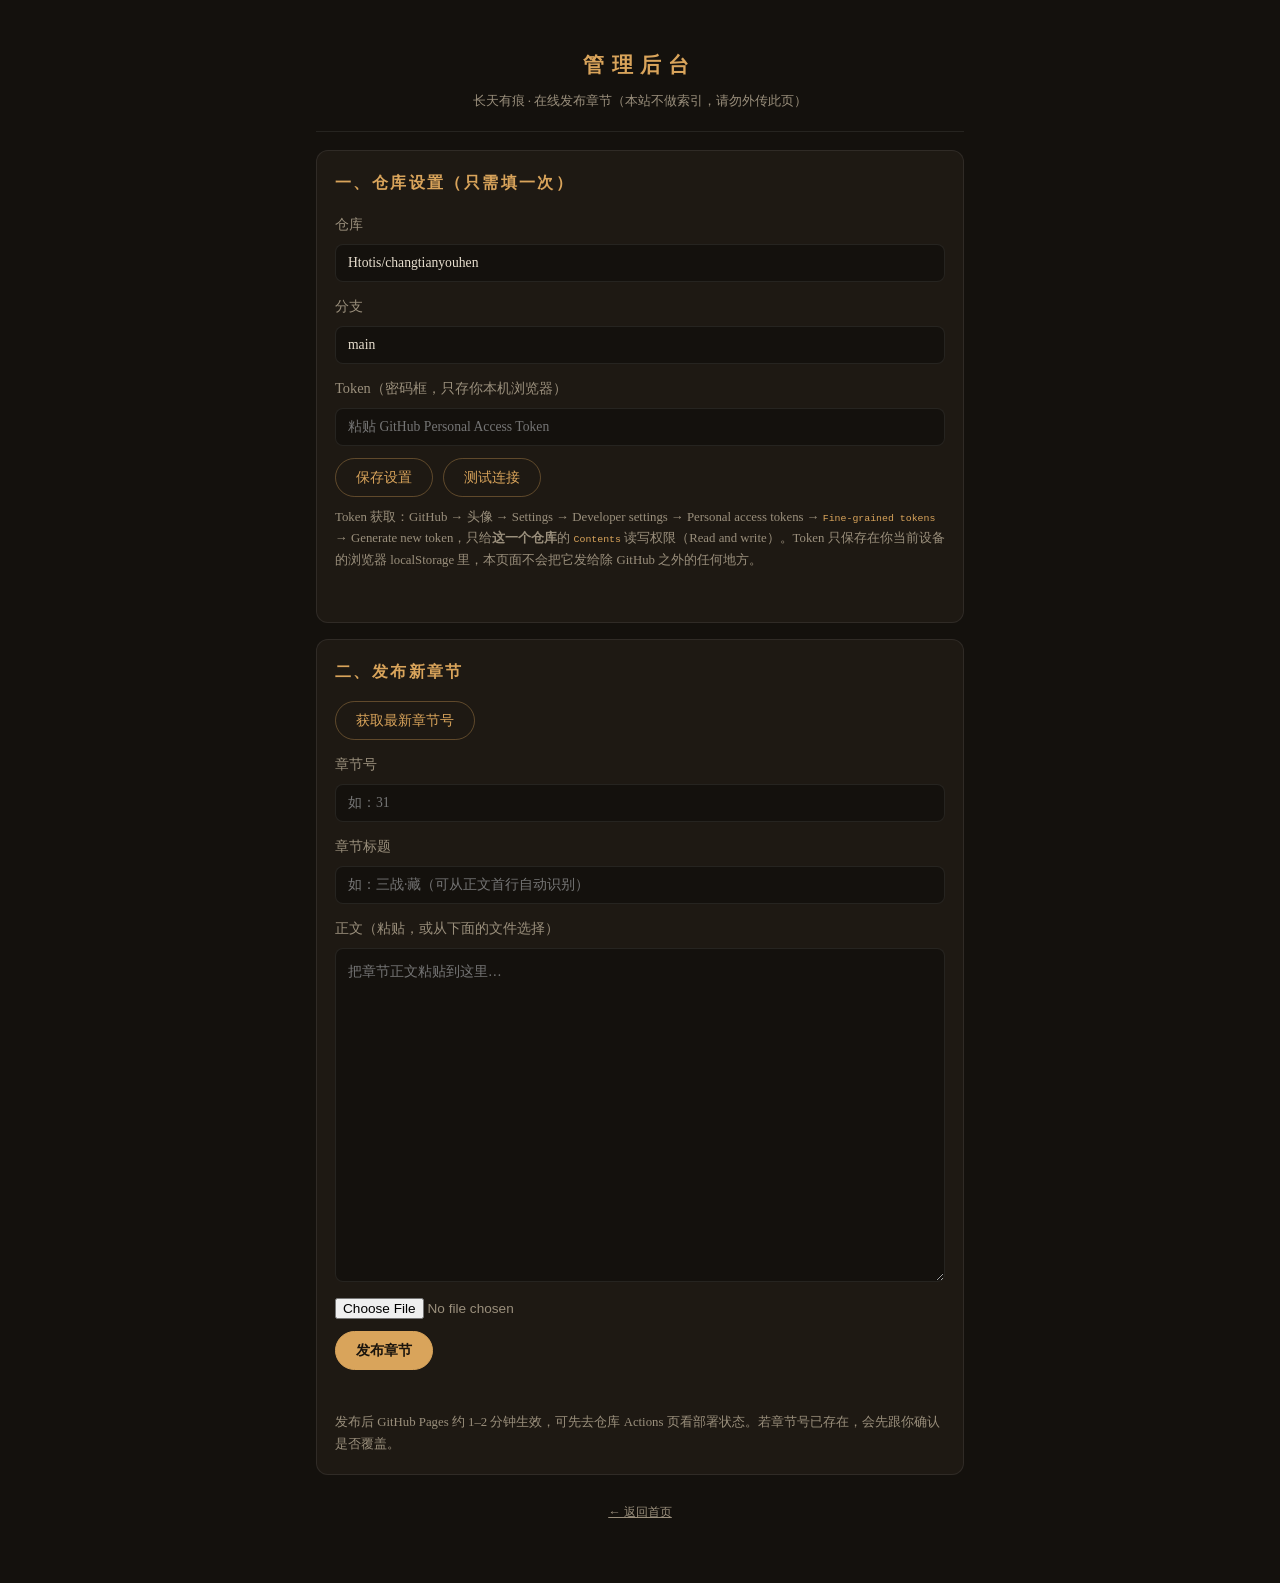
==== admin.html @ 1f99fe12 "Add admin upload page" ====
<!DOCTYPE html>
<html lang="zh-CN">
<head>
<meta charset="UTF-8">
<meta name="viewport" content="width=device-width, initial-scale=1.0, maximum-scale=1.0, user-scalable=no">
<meta name="robots" content="noindex,nofollow">
<title>管理 · 长天有痕</title>
<style>
:root{
  --bg:#14110d; --card:#1e1913; --line:rgba(255,255,255,.08);
  --gold:#d9a45b; --gold-dim:rgba(217,164,91,.35);
  --text:#e8dfcf; --muted:#9a8f7c; --danger:#e06c5b; --ok:#7fc98a;
}
*{box-sizing:border-box;margin:0;padding:0}
body{background:var(--bg);color:var(--text);font-family:"Noto Serif SC","Songti SC",serif;line-height:1.8;min-height:100vh}
.wrap{max-width:680px;margin:0 auto;padding:20px 16px 60px}
header.top{text-align:center;padding:26px 0 18px;border-bottom:1px solid var(--line);margin-bottom:18px}
header.top h1{font-size:1.3em;letter-spacing:.35em;color:var(--gold);margin-bottom:6px}
header.top p{color:var(--muted);font-size:.82em}
.card{background:var(--card);border:1px solid var(--line);border-radius:12px;padding:18px;margin-bottom:16px}
.card h2{font-size:1em;color:var(--gold);margin-bottom:14px;letter-spacing:.15em}
label{display:block;margin-bottom:12px;font-size:.9em;color:var(--muted)}
label input,label textarea{display:block;width:100%;margin-top:6px;padding:10px 12px;border:1px solid var(--line);border-radius:8px;background:#14110d;color:var(--text);font-size:.95em;font-family:inherit}
label textarea{line-height:1.9;resize:vertical}
.row{display:flex;gap:10px;flex-wrap:wrap;align-items:center}
.btn{border:1px solid var(--gold-dim);background:transparent;color:var(--gold);border-radius:20px;padding:9px 20px;font-size:.9em;cursor:pointer;font-family:inherit}
.btn:hover{background:rgba(217,164,91,.12)}
.btn--primary{background:var(--gold);color:#1a140d;border-color:var(--gold);font-weight:600}
.btn--primary:hover{background:#c8934a}
.btn:disabled{opacity:.45;cursor:default}
.hint{font-size:.8em;color:var(--muted);margin-top:10px;line-height:1.7}
.hint code{color:var(--gold);font-size:.95em}
.msg{font-size:.88em;margin-top:10px;min-height:1.6em;white-space:pre-wrap;word-break:break-all}
.msg.ok{color:var(--ok)} .msg.err{color:var(--danger)} .msg.info{color:var(--muted)}
.msg a{color:var(--gold)}
input[type=file]{margin:4px 0 12px;font-size:.85em;color:var(--muted)}
.prog{height:4px;background:rgba(255,255,255,.06);border-radius:2px;margin-top:12px;overflow:hidden;display:none}
.prog.show{display:block}
.prog i{display:block;height:100%;width:0;background:var(--gold);transition:width .3s}
.latest-tag{font-size:.85em;color:var(--gold)}
footer{margin-top:26px;text-align:center;color:var(--muted);font-size:.78em}
footer a{color:var(--muted)}
</style>
</head>
<body>
<div class="wrap">
  <header class="top">
    <h1>管理后台</h1>
    <p>长天有痕 · 在线发布章节（本站不做索引，请勿外传此页）</p>
  </header>

  <section class="card">
    <h2>一、仓库设置（只需填一次）</h2>
    <label>仓库 <input id="repo" value="Htotis/changtianyouhen" placeholder="用户名/仓库名"></label>
    <label>分支 <input id="branch" value="main"></label>
    <label>Token（密码框，只存你本机浏览器）
      <input id="token" type="password" placeholder="粘贴 GitHub Personal Access Token" autocomplete="off">
    </label>
    <div class="row">
      <button class="btn" id="saveCfg">保存设置</button>
      <button class="btn" id="testConn">测试连接</button>
    </div>
    <p class="hint">Token 获取：GitHub → 头像 → Settings → Developer settings → Personal access tokens → <code>Fine-grained tokens</code> → Generate new token，只给<b>这一个仓库</b>的 <code>Contents</code> 读写权限（Read and write）。Token 只保存在你当前设备的浏览器 localStorage 里，本页面不会把它发给除 GitHub 之外的任何地方。</p>
    <div class="msg" id="cfgMsg"></div>
  </section>

  <section class="card">
    <h2>二、发布新章节</h2>
    <div class="row" style="margin-bottom:12px">
      <button class="btn" id="fetchLatest">获取最新章节号</button>
      <span class="latest-tag" id="latestInfo"></span>
    </div>
    <label>章节号 <input id="chN" type="number" min="1" placeholder="如：31"></label>
    <label>章节标题 <input id="chT" placeholder="如：三战·藏（可从正文首行自动识别）"></label>
    <label>正文（粘贴，或从下面的文件选择）
      <textarea id="chBody" rows="12" placeholder="把章节正文粘贴到这里…"></textarea>
    </label>
    <input type="file" id="chFile" accept=".txt">
    <div class="row">
      <button class="btn btn--primary" id="publish">发布章节</button>
    </div>
    <div class="prog" id="prog"><i></i></div>
    <div class="msg" id="pubMsg"></div>
    <p class="hint">发布后 GitHub Pages 约 1–2 分钟生效，可先去仓库 Actions 页看部署状态。若章节号已存在，会先跟你确认是否覆盖。</p>
  </section>

  <footer><a href="index.html">← 返回首页</a></footer>
</div>

<script>
(function(){
"use strict";
var $ = function(id){ return document.getElementById(id); };
var LS_KEY = "ctyh_admin_cfg_v1";

function loadCfg(){
  try { return JSON.parse(localStorage.getItem(LS_KEY) || "{}"); } catch(e){ return {}; }
}
function getCfg(){
  var c = loadCfg();
  c.repo = ($("repo").value || c.repo || "").trim();
  c.branch = ($("branch").value || c.branch || "main").trim();
  c.token = ($("token").value || c.token || "").trim();
  return c;
}
function fillCfg(){
  var c = loadCfg();
  if(c.repo) $("repo").value = c.repo;
  if(c.branch) $("branch").value = c.branch;
  if(c.token) $("token").value = c.token;
}
function b64encode(str){ return btoa(unescape(encodeURIComponent(str))); }
function b64decode(b64){ return decodeURIComponent(escape(atob(String(b64).replace(/\s/g,"")))); }
function setMsg(id, text, cls){ var el = $(id); el.className = "msg " + (cls||""); el.innerHTML = text; }
function setProg(p){ var w = $("prog"); w.classList.add("show"); w.firstElementChild.style.width = p + "%"; if(p>=100){ setTimeout(function(){ w.classList.remove("show"); }, 800); } }

function api(path, method, body){
  var c = getCfg();
  if(!c.repo || !c.token) return Promise.reject(new Error("请先填写仓库和 Token 并保存设置。"));
  var url = "https://api.github.com/repos/" + c.repo + "/contents/" + path;
  if((method||"GET") === "GET") url += "?ref=" + encodeURIComponent(c.branch || "main");
  return fetch(url, {
    method: method || "GET",
    headers: {
      "Authorization": "Bearer " + c.token,
      "Accept": "application/vnd.github+json",
      "Content-Type": "application/json"
    },
    body: body ? JSON.stringify(body) : undefined
  }).then(function(r){
    if(!r.ok) return r.text().then(function(t){
      var msg = "GitHub API " + r.status;
      try { var j = JSON.parse(t); if(j.message) msg += "：" + j.message; } catch(e){ msg += "：" + t.slice(0,120); }
      throw new Error(msg);
    });
    return r.json();
  });
}

function parseBookJs(text){
  var jsonText = text.replace(/^window\.BOOK\s*=\s*/, "").replace(/;\s*$/, "");
  return JSON.parse(jsonText);
}

/* 从正文识别标题：首行如「第三十一章 三战·藏」 */
function splitTitle(lines, presetTitle){
  var title = (presetTitle || "").trim();
  if(lines.length && /^第[一二三四五六七八九十百千零\d两]+章/.test(lines[0].trim())){
    var parts = lines[0].trim().split(/[\s　]+/);
    if(parts.length > 1 && !title) title = parts.slice(1).join(" ").trim();
    lines = lines.slice(1);
  }
  return { title: title, lines: lines };
}

$("saveCfg").onclick = function(){
  var c = getCfg();
  if(!c.repo || !c.token){ setMsg("cfgMsg", "仓库和 Token 都要填。", "err"); return; }
  localStorage.setItem(LS_KEY, JSON.stringify(c));
  setMsg("cfgMsg", "已保存到本机浏览器。", "ok");
};

$("testConn").onclick = function(){
  var c = getCfg();
  if(!c.repo || !c.token){ setMsg("cfgMsg", "请先填写仓库和 Token 并保存设置。", "err"); return; }
  setMsg("cfgMsg", "正在连接…", "info");
  fetch("https://api.github.com/repos/" + c.repo, {
    headers: { "Authorization": "Bearer " + c.token, "Accept": "application/vnd.github+json" }
  }).then(function(r){
    if(r.status === 200) return r.json();
    throw new Error("连接失败，HTTP " + r.status + "（检查仓库名和 Token 权限）");
  }).then(function(j){
    localStorage.setItem(LS_KEY, JSON.stringify(c));
    setMsg("cfgMsg", "连接成功：<b>" + j.full_name + "</b>（" + (j.private ? "私有" : "公开") + "仓库，默认分支 " + j.default_branch + "）", "ok");
  }).catch(function(e){ setMsg("cfgMsg", e.message, "err"); });
};

$("fetchLatest").onclick = function(){
  setMsg("pubMsg", "", "");
  $("latestInfo").textContent = "读取中…";
  api("data/book.js").then(function(f){
    var book = parseBookJs(b64decode(f.content));
    var nums = book.chapters.map(function(c){ return c.n; });
    var latest = nums.length ? Math.max.apply(null, nums) : 0;
    $("latestInfo").textContent = "当前共 " + nums.length + " 章，最新章节：第 " + latest + " 章";
    $("chN").value = latest + 1;
  }).catch(function(e){ $("latestInfo").textContent = ""; setMsg("pubMsg", e.message, "err"); });
};

$("chFile").onchange = function(){
  var f = this.files && this.files[0];
  if(!f) return;
  var rd = new FileReader();
  rd.onload = function(){ $("chBody").value = String(rd.result || ""); setMsg("pubMsg", "已载入文件：" + f.name + "，请核对标题后发布。", "info"); };
  rd.readAsText(f, "utf-8");
};

$("publish").onclick = function(){
  var n = parseInt($("chN").value, 10);
  var raw = ($("chBody").value || "").replace(/\r\n?/g, "\n");
  if(!(n > 0)){ setMsg("pubMsg", "请填写章节号。", "err"); return; }
  var lines = raw.split("\n");
  var sp = splitTitle(lines, $("chT").value);
  if(!sp.title){ setMsg("pubMsg", "请填写章节标题（或让正文首行带「第X章 标题」自动识别）。", "err"); return; }
  var paras = sp.lines.map(function(s){ return s.trim(); }).filter(function(s){ return s.length > 0; });
  if(!paras.length){ setMsg("pubMsg", "正文是空的。", "err"); return; }

  var btn = $("publish");
  btn.disabled = true;
  setProg(8);
  setMsg("pubMsg", "正在读取目录…", "info");

  var pad = String(n).padStart(3, "0");
  var chPath = "data/ch/" + pad + ".js";
  var cfg = getCfg();

  api("data/book.js").then(function(bookFile){
    var book = parseBookJs(b64decode(bookFile.content));
    var exists = book.chapters.some(function(c){ return c.n === n; });
    if(exists && !window.confirm("第 " + n + " 章已存在，确定要覆盖吗？")){
      throw { cancelled: true };
    }
    setProg(25);
    setMsg("pubMsg", "正在写入第 " + n + " 章正文…", "info");
    var text = paras.join("\n");
    var charCount = text.replace(/\s/g, "").length;
    var chObj = { n: n, t: sp.title, p: paras };
    var chContent = "window.CHAPTER=" + JSON.stringify(chObj) + ";";

    var putChapter = function(sha){
      var body = { message: (exists ? "更新" : "新增") + "第" + n + "章 " + sp.title, content: b64encode(chContent), branch: cfg.branch };
      if(sha) body.sha = sha;
      return api(chPath, "PUT", body);
    };

    var p = exists
      ? api(chPath).then(function(f){ return putChapter(f.sha); }, function(){ return putChapter(null); })
      : putChapter(null);

    return p.then(function(){
      setProg(55);
      setMsg("pubMsg", "正在更新目录…", "info");
      book.chapters = book.chapters.filter(function(c){ return c.n !== n; });
      book.chapters.push({ n: n, t: sp.title, c: charCount, w: Math.round(charCount / 100) / 10 });
      book.chapters.sort(function(a,b){ return a.n - b.n; });
      book.totalChars = book.chapters.reduce(function(s,c){ return s + c.c; }, 0);
      book.totalWords = Math.round(book.totalChars / 100) / 10;
      book.latest = Math.max.apply(null, book.chapters.map(function(c){ return c.n; }));
      var newText = "window.BOOK=\n" + JSON.stringify(book, null, 2) + ";\n";
      return api("data/book.js", "PUT", {
        message: "更新目录：第" + n + "章 " + sp.title,
        content: b64encode(newText),
        branch: cfg.branch,
        sha: bookFile.sha
      });
    }).then(function(){
      setProg(100);
      var siteBase = location.href.replace(/admin\.html.*$/, "");
      setMsg("pubMsg",
        "发布成功！第 " + n + " 章《" + sp.title + "》已写入仓库。\n" +
        "GitHub Pages 约 1–2 分钟后生效：<a href=\"" + siteBase + "read.html?c=" + n + "\" target=\"_blank\">打开第 " + n + " 章看看 →</a>",
        "ok");
      $("latestInfo").textContent = "当前共 " + book.chapters.length + " 章，最新章节：第 " + book.latest + " 章";
    });
  }).catch(function(e){
    if(e && e.cancelled){ setMsg("pubMsg", "已取消。", "info"); }
    else setMsg("pubMsg", "失败：" + (e && e.message ? e.message : e), "err");
    setProg(100);
  }).then(function(){ btn.disabled = false; });
};

fillCfg();
})();
</script>
</body>
</html>
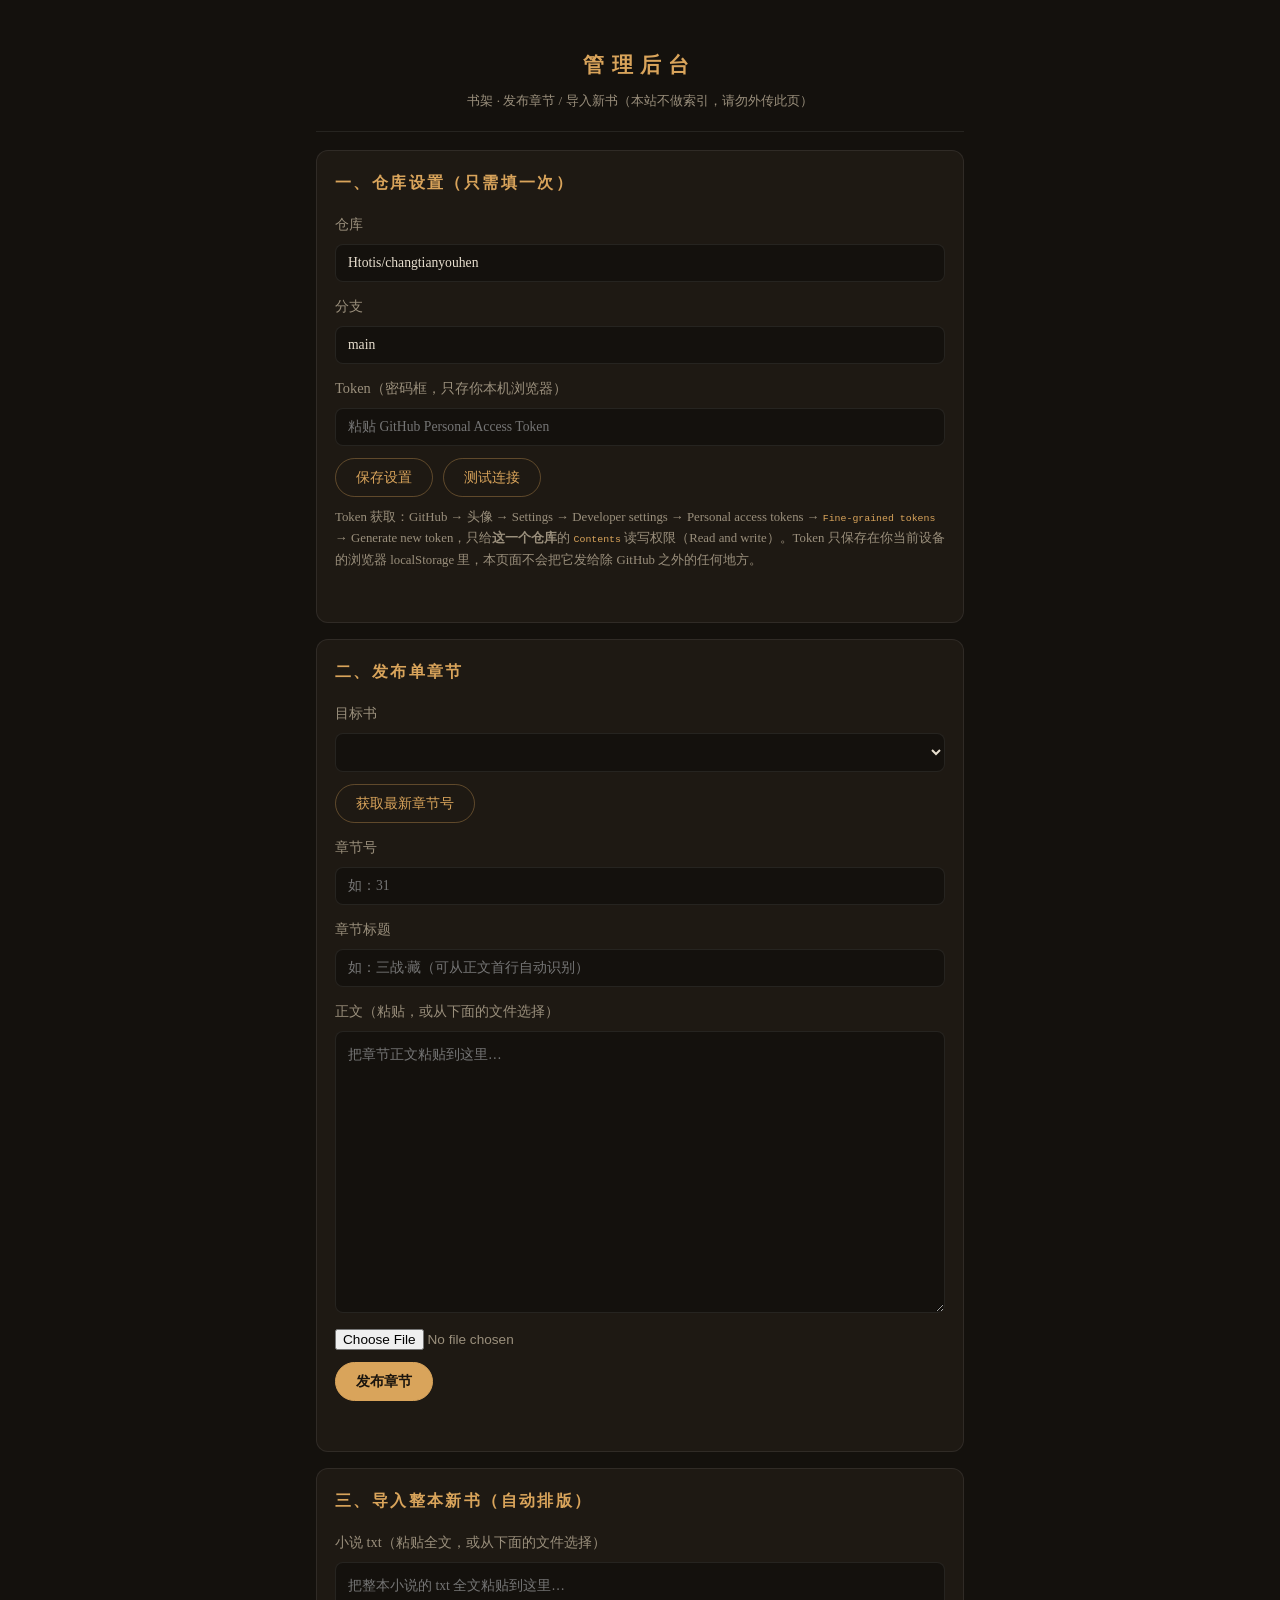
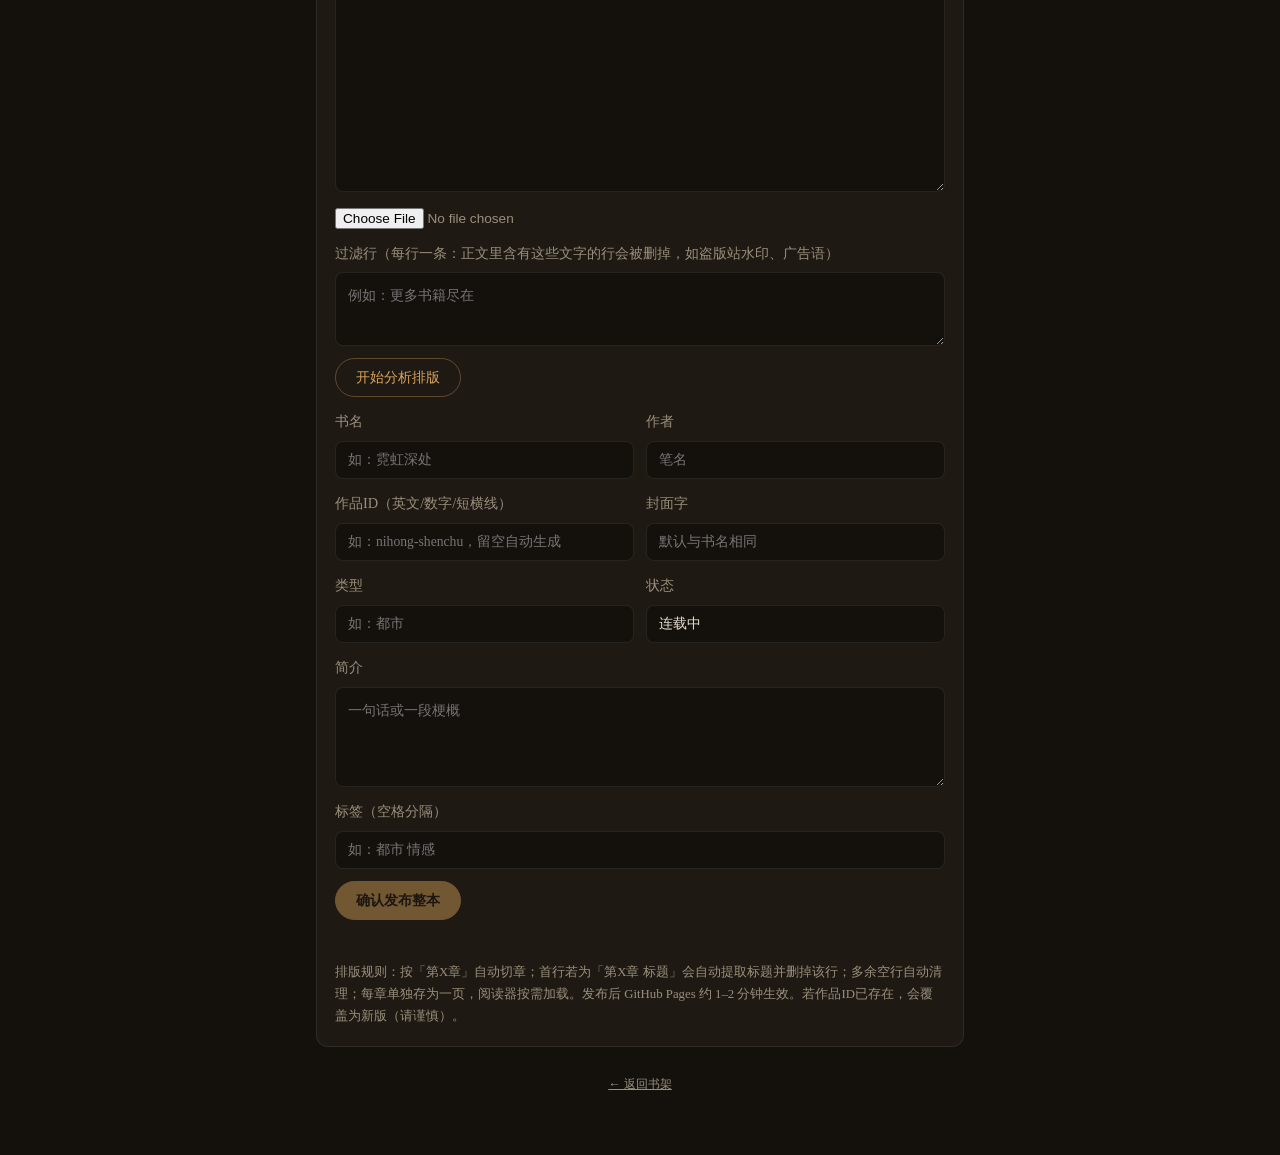
==== commit 32a624fa: "书架改版：首页改为书架，新增 book.html" ====
--- a/admin.html
+++ b/admin.html
@@ -4,7 +4,7 @@
 <meta charset="UTF-8">
 <meta name="viewport" content="width=device-width, initial-scale=1.0, maximum-scale=1.0, user-scalable=no">
 <meta name="robots" content="noindex,nofollow">
-<title>管理 · 长天有痕</title>
+<title>管理 · 书架</title>
 <style>
 :root{
   --bg:#14110d; --card:#1e1913; --line:rgba(255,255,255,.08);
@@ -20,8 +20,10 @@
 .card{background:var(--card);border:1px solid var(--line);border-radius:12px;padding:18px;margin-bottom:16px}
 .card h2{font-size:1em;color:var(--gold);margin-bottom:14px;letter-spacing:.15em}
 label{display:block;margin-bottom:12px;font-size:.9em;color:var(--muted)}
-label input,label textarea{display:block;width:100%;margin-top:6px;padding:10px 12px;border:1px solid var(--line);border-radius:8px;background:#14110d;color:var(--text);font-size:.95em;font-family:inherit}
+label input,label textarea,label select{display:block;width:100%;margin-top:6px;padding:10px 12px;border:1px solid var(--line);border-radius:8px;background:#14110d;color:var(--text);font-size:.95em;font-family:inherit}
 label textarea{line-height:1.9;resize:vertical}
+label select{appearance:auto}
+.grid2{display:grid;grid-template-columns:1fr 1fr;gap:0 12px}
 .row{display:flex;gap:10px;flex-wrap:wrap;align-items:center}
 .btn{border:1px solid var(--gold-dim);background:transparent;color:var(--gold);border-radius:20px;padding:9px 20px;font-size:.9em;cursor:pointer;font-family:inherit}
 .btn:hover{background:rgba(217,164,91,.12)}
@@ -38,6 +40,10 @@
 .prog.show{display:block}
 .prog i{display:block;height:100%;width:0;background:var(--gold);transition:width .3s}
 .latest-tag{font-size:.85em;color:var(--gold)}
+.preview{background:#14110d;border:1px solid var(--line);border-radius:8px;padding:12px;font-size:.85em;max-height:260px;overflow:auto;margin-top:10px;display:none}
+.preview.show{display:block}
+.preview ol{margin:6px 0 0 20px;color:var(--text)}
+.preview .warn{color:var(--danger)}
 footer{margin-top:26px;text-align:center;color:var(--muted);font-size:.78em}
 footer a{color:var(--muted)}
 </style>
@@ -46,7 +52,7 @@
 <div class="wrap">
   <header class="top">
     <h1>管理后台</h1>
-    <p>长天有痕 · 在线发布章节（本站不做索引，请勿外传此页）</p>
+    <p>书架 · 发布章节 / 导入新书（本站不做索引，请勿外传此页）</p>
   </header>
 
   <section class="card">
@@ -65,7 +71,10 @@
   </section>
 
   <section class="card">
-    <h2>二、发布新章节</h2>
+    <h2>二、发布单章节</h2>
+    <label>目标书
+      <select id="bookSel"></select>
+    </label>
     <div class="row" style="margin-bottom:12px">
       <button class="btn" id="fetchLatest">获取最新章节号</button>
       <span class="latest-tag" id="latestInfo"></span>
@@ -73,7 +82,7 @@
     <label>章节号 <input id="chN" type="number" min="1" placeholder="如：31"></label>
     <label>章节标题 <input id="chT" placeholder="如：三战·藏（可从正文首行自动识别）"></label>
     <label>正文（粘贴，或从下面的文件选择）
-      <textarea id="chBody" rows="12" placeholder="把章节正文粘贴到这里…"></textarea>
+      <textarea id="chBody" rows="10" placeholder="把章节正文粘贴到这里…"></textarea>
     </label>
     <input type="file" id="chFile" accept=".txt">
     <div class="row">
@@ -81,18 +90,50 @@
     </div>
     <div class="prog" id="prog"><i></i></div>
     <div class="msg" id="pubMsg"></div>
-    <p class="hint">发布后 GitHub Pages 约 1–2 分钟生效，可先去仓库 Actions 页看部署状态。若章节号已存在，会先跟你确认是否覆盖。</p>
   </section>
 
-  <footer><a href="index.html">← 返回首页</a></footer>
+  <section class="card">
+    <h2>三、导入整本新书（自动排版）</h2>
+    <label>小说 txt（粘贴全文，或从下面的文件选择）
+      <textarea id="nbBody" rows="8" placeholder="把整本小说的 txt 全文粘贴到这里…"></textarea>
+    </label>
+    <input type="file" id="nbFile" accept=".txt">
+    <label>过滤行（每行一条：正文里含有这些文字的行会被删掉，如盗版站水印、广告语）
+      <textarea id="nbFilter" rows="2" placeholder="例如：更多书籍尽在"></textarea>
+    </label>
+    <div class="row">
+      <button class="btn" id="analyzeBtn">开始分析排版</button>
+    </div>
+    <div class="preview" id="nbPreview"></div>
+    <div class="grid2" style="margin-top:12px">
+      <label>书名 <input id="nbTitle" placeholder="如：霓虹深处"></label>
+      <label>作者 <input id="nbAuthor" placeholder="笔名"></label>
+      <label>作品ID（英文/数字/短横线） <input id="nbId" placeholder="如：nihong-shenchu，留空自动生成"></label>
+      <label>封面字 <input id="nbCover" placeholder="默认与书名相同"></label>
+      <label>类型 <input id="nbGenre" placeholder="如：都市"></label>
+      <label>状态 <input id="nbStatus" value="连载中"></label>
+    </div>
+    <label>简介 <textarea id="nbIntro" rows="3" placeholder="一句话或一段梗概"></textarea></label>
+    <label>标签（空格分隔） <input id="nbTags" placeholder="如：都市 情感"></label>
+    <div class="row" style="margin-top:4px">
+      <button class="btn btn--primary" id="importBtn" disabled>确认发布整本</button>
+    </div>
+    <div class="prog" id="prog2"><i></i></div>
+    <div class="msg" id="nbMsg"></div>
+    <p class="hint">排版规则：按「第X章」自动切章；首行若为「第X章 标题」会自动提取标题并删掉该行；多余空行自动清理；每章单独存为一页，阅读器按需加载。发布后 GitHub Pages 约 1–2 分钟生效。若作品ID已存在，会覆盖为新版（请谨慎）。</p>
+  </section>
+
+  <footer><a href="index.html">← 返回书架</a></footer>
 </div>
 
+<script src="data/books.js"></script>
 <script>
 (function(){
 "use strict";
 var $ = function(id){ return document.getElementById(id); };
 var LS_KEY = "ctyh_admin_cfg_v1";
 
+/* ---------------- 通用 ---------------- */
 function loadCfg(){
   try { return JSON.parse(localStorage.getItem(LS_KEY) || "{}"); } catch(e){ return {}; }
 }
@@ -112,13 +153,19 @@
 function b64encode(str){ return btoa(unescape(encodeURIComponent(str))); }
 function b64decode(b64){ return decodeURIComponent(escape(atob(String(b64).replace(/\s/g,"")))); }
 function setMsg(id, text, cls){ var el = $(id); el.className = "msg " + (cls||""); el.innerHTML = text; }
-function setProg(p){ var w = $("prog"); w.classList.add("show"); w.firstElementChild.style.width = p + "%"; if(p>=100){ setTimeout(function(){ w.classList.remove("show"); }, 800); } }
-
+function setProg(id, p){
+  var w = $(id); w.classList.add("show");
+  w.firstElementChild.style.width = p + "%";
+  if(p >= 100){ setTimeout(function(){ w.classList.remove("show"); }, 900); }
+}
+function esc(s){ return String(s == null ? "" : s).replace(/&/g,"&amp;").replace(/</g,"&lt;"); }
+
+/* contents API（单文件读写） */
 function api(path, method, body){
   var c = getCfg();
   if(!c.repo || !c.token) return Promise.reject(new Error("请先填写仓库和 Token 并保存设置。"));
   var url = "https://api.github.com/repos/" + c.repo + "/contents/" + path;
-  if((method||"GET") === "GET") url += "?ref=" + encodeURIComponent(c.branch || "main");
+  if((method || "GET") === "GET") url += "?ref=" + encodeURIComponent(c.branch || "main");
   return fetch(url, {
     method: method || "GET",
     headers: {
@@ -127,39 +174,61 @@
       "Content-Type": "application/json"
     },
     body: body ? JSON.stringify(body) : undefined
-  }).then(function(r){
-    if(!r.ok) return r.text().then(function(t){
-      var msg = "GitHub API " + r.status;
-      try { var j = JSON.parse(t); if(j.message) msg += "：" + j.message; } catch(e){ msg += "：" + t.slice(0,120); }
-      throw new Error(msg);
-    });
-    return r.json();
-  });
-}
-
+  }).then(checkResp);
+}
+/* git data API（批量提交用） */
+function ghApi(path, method, body){
+  var c = getCfg();
+  if(!c.repo || !c.token) return Promise.reject(new Error("请先填写仓库和 Token 并保存设置。"));
+  return fetch("https://api.github.com" + path, {
+    method: method || "GET",
+    headers: {
+      "Authorization": "Bearer " + c.token,
+      "Accept": "application/vnd.github+json",
+      "Content-Type": "application/json"
+    },
+    body: body ? JSON.stringify(body) : undefined
+  }).then(checkResp);
+}
+function checkResp(r){
+  if(!r.ok) return r.text().then(function(t){
+    var msg = "GitHub API " + r.status;
+    try { var j = JSON.parse(t); if(j.message) msg += "：" + j.message; } catch(e){ msg += "：" + t.slice(0,160); }
+    throw new Error(msg);
+  });
+  return r.json();
+}
 function parseBookJs(text){
-  var jsonText = text.replace(/^window\.BOOK\s*=\s*/, "").replace(/;\s*$/, "");
-  return JSON.parse(jsonText);
-}
-
-/* 从正文识别标题：首行如「第三十一章 三战·藏」 */
-function splitTitle(lines, presetTitle){
-  var title = (presetTitle || "").trim();
-  if(lines.length && /^第[一二三四五六七八九十百千零\d两]+章/.test(lines[0].trim())){
-    var parts = lines[0].trim().split(/[\s　]+/);
-    if(parts.length > 1 && !title) title = parts.slice(1).join(" ").trim();
-    lines = lines.slice(1);
-  }
-  return { title: title, lines: lines };
-}
-
+  return JSON.parse(text.replace(/^window\.BOOK\s*=\s*/, "").replace(/;\s*$/, ""));
+}
+function parseBooksJs(text){
+  return JSON.parse(text.replace(/^window\.BOOKS\s*=\s*/, "").replace(/;\s*$/, ""));
+}
+function selectedBook(){
+  var sel = $("bookSel");
+  var id = sel.value;
+  var list = window.BOOKS || [];
+  for(var i = 0; i < list.length; i++){ if(list[i].id === id) return list[i]; }
+  return list[0] || { id: "changtianyouhen", dir: "data", title: "长天有痕" };
+}
+function bookDir(){ return (selectedBook().dir || "data").replace(/\/$/, ""); }
+function refreshBookSel(){
+  var list = window.BOOKS || [];
+  var sel = $("bookSel");
+  var cur = sel.value;
+  sel.innerHTML = list.map(function(b){
+    return '<option value="' + esc(b.id) + '">' + esc(b.title) + "</option>";
+  }).join("");
+  if(cur) sel.value = cur;
+}
+
+/* ---------------- 一、设置 ---------------- */
 $("saveCfg").onclick = function(){
   var c = getCfg();
   if(!c.repo || !c.token){ setMsg("cfgMsg", "仓库和 Token 都要填。", "err"); return; }
   localStorage.setItem(LS_KEY, JSON.stringify(c));
   setMsg("cfgMsg", "已保存到本机浏览器。", "ok");
 };
-
 $("testConn").onclick = function(){
   var c = getCfg();
   if(!c.repo || !c.token){ setMsg("cfgMsg", "请先填写仓库和 Token 并保存设置。", "err"); return; }
@@ -171,30 +240,38 @@
     throw new Error("连接失败，HTTP " + r.status + "（检查仓库名和 Token 权限）");
   }).then(function(j){
     localStorage.setItem(LS_KEY, JSON.stringify(c));
-    setMsg("cfgMsg", "连接成功：<b>" + j.full_name + "</b>（" + (j.private ? "私有" : "公开") + "仓库，默认分支 " + j.default_branch + "）", "ok");
-  }).catch(function(e){ setMsg("cfgMsg", e.message, "err"); });
-};
-
+    setMsg("cfgMsg", "连接成功：<b>" + esc(j.full_name) + "</b>（" + (j.private ? "私有" : "公开") + "仓库，默认分支 " + esc(j.default_branch) + "）", "ok");
+  }).catch(function(e){ setMsg("cfgMsg", esc(e.message), "err"); });
+};
+
+/* ---------------- 二、单章节 ---------------- */
+function splitTitle(lines, presetTitle){
+  var title = (presetTitle || "").trim();
+  if(lines.length && /^第[一二三四五六七八九十百千零\d两]+章/.test(lines[0].trim())){
+    var parts = lines[0].trim().split(/[\s　]+/);
+    if(parts.length > 1 && !title) title = parts.slice(1).join(" ").trim();
+    lines = lines.slice(1);
+  }
+  return { title: title, lines: lines };
+}
 $("fetchLatest").onclick = function(){
   setMsg("pubMsg", "", "");
   $("latestInfo").textContent = "读取中…";
-  api("data/book.js").then(function(f){
+  api(bookDir() + "/book.js").then(function(f){
     var book = parseBookJs(b64decode(f.content));
     var nums = book.chapters.map(function(c){ return c.n; });
     var latest = nums.length ? Math.max.apply(null, nums) : 0;
-    $("latestInfo").textContent = "当前共 " + nums.length + " 章，最新章节：第 " + latest + " 章";
+    $("latestInfo").textContent = "《" + selectedBook().title + "》共 " + nums.length + " 章，最新章节：第 " + latest + " 章";
     $("chN").value = latest + 1;
-  }).catch(function(e){ $("latestInfo").textContent = ""; setMsg("pubMsg", e.message, "err"); });
-};
-
+  }).catch(function(e){ $("latestInfo").textContent = ""; setMsg("pubMsg", esc(e.message), "err"); });
+};
 $("chFile").onchange = function(){
   var f = this.files && this.files[0];
   if(!f) return;
   var rd = new FileReader();
-  rd.onload = function(){ $("chBody").value = String(rd.result || ""); setMsg("pubMsg", "已载入文件：" + f.name + "，请核对标题后发布。", "info"); };
+  rd.onload = function(){ $("chBody").value = String(rd.result || ""); setMsg("pubMsg", "已载入文件：" + esc(f.name) + "，请核对标题后发布。", "info"); };
   rd.readAsText(f, "utf-8");
 };
-
 $("publish").onclick = function(){
   var n = parseInt($("chN").value, 10);
   var raw = ($("chBody").value || "").replace(/\r\n?/g, "\n");
@@ -205,30 +282,30 @@
   var paras = sp.lines.map(function(s){ return s.trim(); }).filter(function(s){ return s.length > 0; });
   if(!paras.length){ setMsg("pubMsg", "正文是空的。", "err"); return; }
 
+  var bk = selectedBook(), dir = bookDir();
   var btn = $("publish");
   btn.disabled = true;
-  setProg(8);
-  setMsg("pubMsg", "正在读取目录…", "info");
+  setProg("prog", 8);
+  setMsg("pubMsg", "正在读取《" + esc(bk.title) + "》目录…", "info");
 
   var pad = String(n).padStart(3, "0");
-  var chPath = "data/ch/" + pad + ".js";
+  var chPath = dir + "/ch/" + pad + ".js";
   var cfg = getCfg();
 
-  api("data/book.js").then(function(bookFile){
+  api(dir + "/book.js").then(function(bookFile){
     var book = parseBookJs(b64decode(bookFile.content));
     var exists = book.chapters.some(function(c){ return c.n === n; });
     if(exists && !window.confirm("第 " + n + " 章已存在，确定要覆盖吗？")){
       throw { cancelled: true };
     }
-    setProg(25);
+    setProg("prog", 25);
     setMsg("pubMsg", "正在写入第 " + n + " 章正文…", "info");
     var text = paras.join("\n");
     var charCount = text.replace(/\s/g, "").length;
-    var chObj = { n: n, t: sp.title, p: paras };
-    var chContent = "window.CHAPTER=" + JSON.stringify(chObj) + ";";
+    var chContent = "window.CHAPTER=" + JSON.stringify({ n: n, t: sp.title, p: paras }) + ";";
 
     var putChapter = function(sha){
-      var body = { message: (exists ? "更新" : "新增") + "第" + n + "章 " + sp.title, content: b64encode(chContent), branch: cfg.branch };
+      var body = { message: (exists ? "更新" : "新增") + "《" + bk.title + "》第" + n + "章 " + sp.title, content: b64encode(chContent), branch: cfg.branch };
       if(sha) body.sha = sha;
       return api(chPath, "PUT", body);
     };
@@ -238,7 +315,7 @@
       : putChapter(null);
 
     return p.then(function(){
-      setProg(55);
+      setProg("prog", 55);
       setMsg("pubMsg", "正在更新目录…", "info");
       book.chapters = book.chapters.filter(function(c){ return c.n !== n; });
       book.chapters.push({ n: n, t: sp.title, c: charCount, w: Math.round(charCount / 100) / 10 });
@@ -247,29 +324,245 @@
       book.totalWords = Math.round(book.totalChars / 100) / 10;
       book.latest = Math.max.apply(null, book.chapters.map(function(c){ return c.n; }));
       var newText = "window.BOOK=\n" + JSON.stringify(book, null, 2) + ";\n";
-      return api("data/book.js", "PUT", {
-        message: "更新目录：第" + n + "章 " + sp.title,
+      return api(dir + "/book.js", "PUT", {
+        message: "更新《" + bk.title + "》目录：第" + n + "章 " + sp.title,
         content: b64encode(newText),
         branch: cfg.branch,
         sha: bookFile.sha
       });
     }).then(function(){
-      setProg(100);
+      setProg("prog", 100);
       var siteBase = location.href.replace(/admin\.html.*$/, "");
       setMsg("pubMsg",
-        "发布成功！第 " + n + " 章《" + sp.title + "》已写入仓库。\n" +
-        "GitHub Pages 约 1–2 分钟后生效：<a href=\"" + siteBase + "read.html?c=" + n + "\" target=\"_blank\">打开第 " + n + " 章看看 →</a>",
+        "发布成功！《" + esc(bk.title) + "》第 " + n + " 章《" + esc(sp.title) + "》已写入仓库。\n" +
+        "GitHub Pages 约 1–2 分钟后生效：<a href=\"" + siteBase + "read.html?b=" + encodeURIComponent(bk.id) + "&c=" + n + "\" target=\"_blank\">打开第 " + n + " 章看看 →</a>",
         "ok");
-      $("latestInfo").textContent = "当前共 " + book.chapters.length + " 章，最新章节：第 " + book.latest + " 章";
     });
   }).catch(function(e){
     if(e && e.cancelled){ setMsg("pubMsg", "已取消。", "info"); }
-    else setMsg("pubMsg", "失败：" + (e && e.message ? e.message : e), "err");
-    setProg(100);
+    else setMsg("pubMsg", "失败：" + esc(e && e.message ? e.message : e), "err");
+    setProg("prog", 100);
   }).then(function(){ btn.disabled = false; });
 };
 
+/* ---------------- 三、整本导入 ---------------- */
+var pendingImport = null;
+
+function analyzeNovel(raw, filters){
+  var text = String(raw || "").replace(/^﻿/, "").replace(/\r\n?/g, "\n");
+  var fl = (filters || []).map(function(s){ return s.trim(); }).filter(Boolean);
+  var lines = text.split("\n").map(function(s){ return s.trim(); });
+  if(fl.length){
+    lines = lines.filter(function(s){
+      if(!s) return true;
+      for(var i = 0; i < fl.length; i++){ if(s.indexOf(fl[i]) >= 0) return false; }
+      return true;
+    });
+  }
+  var headRe = /^第[一二三四五六七八九十百千零\d两]+章/;
+  var heads = [];
+  lines.forEach(function(s, i){
+    if(s.length <= 42 && headRe.test(s)) heads.push(i);
+  });
+  if(!heads.length) return { error: "未识别到章节标记。请确认正文里有形如「第一章 标题」的章节行。" };
+
+  var pre = lines.slice(0, heads[0]).filter(Boolean);
+  var guessTitle = "", guessAuthor = "";
+  pre.forEach(function(s){
+    var m = /^作者[：:]\s*(.+)$/.exec(s);
+    if(m && !guessAuthor) guessAuthor = m[1].trim();
+  });
+  for(var i = 0; i < pre.length; i++){
+    var s = pre[i];
+    if(/^作者[：:]/.test(s)) continue;
+    if(s.length >= 2 && s.length <= 20){ guessTitle = s; break; }
+  }
+
+  var chapters = [];
+  heads.forEach(function(h, k){
+    var end = (k + 1 < heads.length) ? heads[k + 1] : lines.length;
+    var hm = /^第[一二三四五六七八九十百千零\d两]+章(.*)$/.exec(lines[h]);
+    var title = hm ? hm[1].replace(/^[\s　:：·・\-—]+/, "").trim() : "";
+    if(!title) title = "第" + (k + 1) + "章";
+    var paras = lines.slice(h + 1, end).filter(Boolean);
+    chapters.push({ t: title, p: paras });
+  });
+  return { chapters: chapters, guessTitle: guessTitle, guessAuthor: guessAuthor };
+}
+
+$("nbFile").onchange = function(){
+  var f = this.files && this.files[0];
+  if(!f) return;
+  var rd = new FileReader();
+  rd.onload = function(){
+    $("nbBody").value = String(rd.result || "");
+    setMsg("nbMsg", "已载入文件：" + esc(f.name) + "（" + Math.round(f.size / 1024) + " KB），点「开始分析排版」。", "info");
+  };
+  rd.readAsText(f, "utf-8");
+};
+
+$("analyzeBtn").onclick = function(){
+  setMsg("nbMsg", "", "");
+  pendingImport = null;
+  $("importBtn").disabled = true;
+  var pv = $("nbPreview");
+  pv.classList.remove("show");
+  var res = analyzeNovel($("nbBody").value, $("nbFilter").value.split("\n"));
+  if(res.error){ setMsg("nbMsg", res.error, "err"); return; }
+  if(res.guessTitle && !$("nbTitle").value.trim()) $("nbTitle").value = res.guessTitle;
+  if(res.guessAuthor && !$("nbAuthor").value.trim()) $("nbAuthor").value = res.guessAuthor;
+  pendingImport = res;
+  var totalChars = res.chapters.reduce(function(s, ch){
+    return s + ch.p.join("\n").replace(/\s/g, "").length;
+  }, 0);
+  var empty = res.chapters.filter(function(ch){ return !ch.p.length; }).length;
+  var list = res.chapters.slice(0, 12).map(function(ch, i){
+    return "<li>第 " + (i + 1) + " 章　" + esc(ch.t) + "（" + ch.p.length + " 段）</li>";
+  }).join("");
+  pv.innerHTML =
+    "识别到 <b>" + res.chapters.length + "</b> 章，约 <b>" + (Math.round(totalChars / 100) / 10) + "</b> 万字" +
+    (empty ? '　<span class="warn">其中 ' + empty + " 章正文为空，请检查！</span>" : "") +
+    "<ol>" + list + "</ol>" +
+    (res.chapters.length > 12 ? "<div>…等共 " + res.chapters.length + " 章</div>" : "") +
+    "<div style='margin-top:6px'>核对无误后填写下方书籍信息，点「确认发布整本」。</div>";
+  pv.classList.add("show");
+  $("importBtn").disabled = false;
+  setMsg("nbMsg", "分析完成，请核对章节数与标题，填写书籍信息后发布。", "ok");
+};
+
+/* Git Data API 批量提交：一次 commit 写完所有文件 */
+function bulkPublish(files, message){
+  var c = getCfg();
+  var branch = c.branch || "main";
+  var repo = c.repo;
+  setProg("prog2", 5);
+  return ghApi("/repos/" + repo + "/git/ref/heads/" + branch).then(function(ref){
+    var baseCommit = ref.object.sha;
+    return ghApi("/repos/" + repo + "/git/commits/" + baseCommit).then(function(cm){
+      var baseTree = cm.tree.sha;
+      var blobs = [];
+      function batch(i){
+        var slice = files.slice(i, i + 8);
+        return Promise.all(slice.map(function(f){
+          return ghApi("/repos/" + repo + "/git/blobs", "POST", {
+            content: b64encode(f.content), encoding: "base64"
+          }).then(function(b){ return { path: f.path, sha: b.sha }; });
+        })).then(function(res){
+          blobs = blobs.concat(res);
+          setProg("prog2", 8 + Math.round(72 * Math.min(1, (i + 8) / files.length)));
+          if(i + 8 < files.length) return batch(i + 8);
+        });
+      }
+      return batch(0).then(function(){
+        return ghApi("/repos/" + repo + "/git/trees", "POST", {
+          base_tree: baseTree,
+          tree: blobs.map(function(b){ return { path: b.path, mode: "100644", type: "blob", sha: b.sha }; })
+        });
+      }).then(function(tree){
+        setProg("prog2", 88);
+        return ghApi("/repos/" + repo + "/git/commits", "POST", {
+          message: message, tree: tree.sha, parents: [baseCommit]
+        });
+      }).then(function(commit){
+        setProg("prog2", 95);
+        return ghApi("/repos/" + repo + "/git/ref/heads/" + branch, "PATCH", { sha: commit.sha });
+      });
+    });
+  });
+}
+
+$("importBtn").onclick = function(){
+  if(!pendingImport){ setMsg("nbMsg", "请先点「开始分析排版」。", "err"); return; }
+  var title = $("nbTitle").value.trim();
+  if(!title){ setMsg("nbMsg", "请填写书名。", "err"); return; }
+  var slug = $("nbId").value.trim() || ("novel-" + Date.now().toString(36));
+  if(!/^[a-z0-9][a-z0-9-]*$/.test(slug)){
+    setMsg("nbMsg", "作品ID只能用小写英文、数字、短横线，如 nihong-shenchu。", "err");
+    return;
+  }
+  var author = $("nbAuthor").value.trim() || "待填";
+  var dir = "data/books/" + slug;
+  var btn = $("importBtn");
+  btn.disabled = true;
+  setProg("prog2", 3);
+  setMsg("nbMsg", "正在准备 " + pendingImport.chapters.length + " 个文件…", "info");
+
+  var chapters = pendingImport.chapters;
+  var bookChapters = chapters.map(function(ch, i){
+    var n = i + 1;
+    var c = ch.p.join("\n").replace(/\s/g, "").length;
+    return { n: n, t: ch.t, c: c, w: Math.round(c / 100) / 10 };
+  });
+  var totalChars = bookChapters.reduce(function(s, c){ return s + c.c; }, 0);
+  var totalWords = Math.round(totalChars / 100) / 10;
+
+  var bookObj = {
+    title: title,
+    author: author,
+    genre: $("nbGenre").value.trim() || "未分类",
+    status: $("nbStatus").value.trim() || "连载中",
+    coverText: $("nbCover").value.trim() || title,
+    intro: $("nbIntro").value.trim(),
+    tags: $("nbTags").value.trim().split(/\s+/).filter(Boolean),
+    chapters: bookChapters,
+    totalChars: totalChars,
+    totalWords: totalWords,
+    latest: chapters.length
+  };
+
+  var files = [{ path: dir + "/book.js", content: "window.BOOK=\n" + JSON.stringify(bookObj, null, 2) + ";\n" }];
+  chapters.forEach(function(ch, i){
+    var n = i + 1;
+    var pad = String(n).padStart(3, "0");
+    files.push({
+      path: dir + "/ch/" + pad + ".js",
+      content: "window.CHAPTER=" + JSON.stringify({ n: n, t: ch.t, p: ch.p }) + ";"
+    });
+  });
+
+  api("data/books.js").then(function(f){
+    var books = parseBooksJs(b64decode(f.content));
+    var exists = books.some(function(b){ return b.id === slug; });
+    if(exists && !window.confirm("作品ID「" + slug + "」已存在，确定要用新版覆盖整本书吗？")){
+      throw { cancelled: true };
+    }
+    books = books.filter(function(b){ return b.id !== slug; });
+    books.push({
+      id: slug, dir: dir, title: title, author: author,
+      genre: bookObj.genre, status: bookObj.status, coverText: bookObj.coverText,
+      intro: bookObj.intro, tags: bookObj.tags,
+      chapters: chapters.length, totalWords: totalWords, latest: chapters.length
+    });
+    files.push({ path: "data/books.js", content: "window.BOOKS=\n" + JSON.stringify(books, null, 2) + ";\n" });
+    setMsg("nbMsg", "正在上传 " + files.length + " 个文件（一次提交）…", "info");
+    return bulkPublish(files, "导入新书《" + title + "》（" + chapters.length + "章）");
+  }).then(function(){
+    setProg("prog2", 100);
+    try {
+      var books = parseBooksJs("window.BOOKS=" + JSON.stringify((window.BOOKS || []).filter(function(b){ return b.id !== slug; }).concat([{
+        id: slug, dir: dir, title: title, author: author,
+        genre: bookObj.genre, status: bookObj.status, coverText: bookObj.coverText,
+        intro: bookObj.intro, tags: bookObj.tags,
+        chapters: chapters.length, totalWords: totalWords, latest: chapters.length
+      }])) + ";");
+      window.BOOKS = books;
+    } catch(e){}
+    refreshBookSel();
+    var siteBase = location.href.replace(/admin\.html.*$/, "");
+    setMsg("nbMsg",
+      "发布成功！《" + esc(title) + "》共 " + chapters.length + " 章已写入仓库。\n" +
+      "GitHub Pages 约 1–2 分钟后生效：<a href=\"" + siteBase + "book.html?id=" + encodeURIComponent(slug) + "\" target=\"_blank\">打开书页看看 →</a>",
+      "ok");
+    pendingImport = null;
+  }).catch(function(e){
+    if(e && e.cancelled){ setMsg("nbMsg", "已取消。", "info"); }
+    else setMsg("nbMsg", "失败：" + esc(e && e.message ? e.message : e), "err");
+    setProg("prog2", 100);
+  }).then(function(){ btn.disabled = false; });
+};
+
 fillCfg();
+refreshBookSel();
 })();
 </script>
 </body>
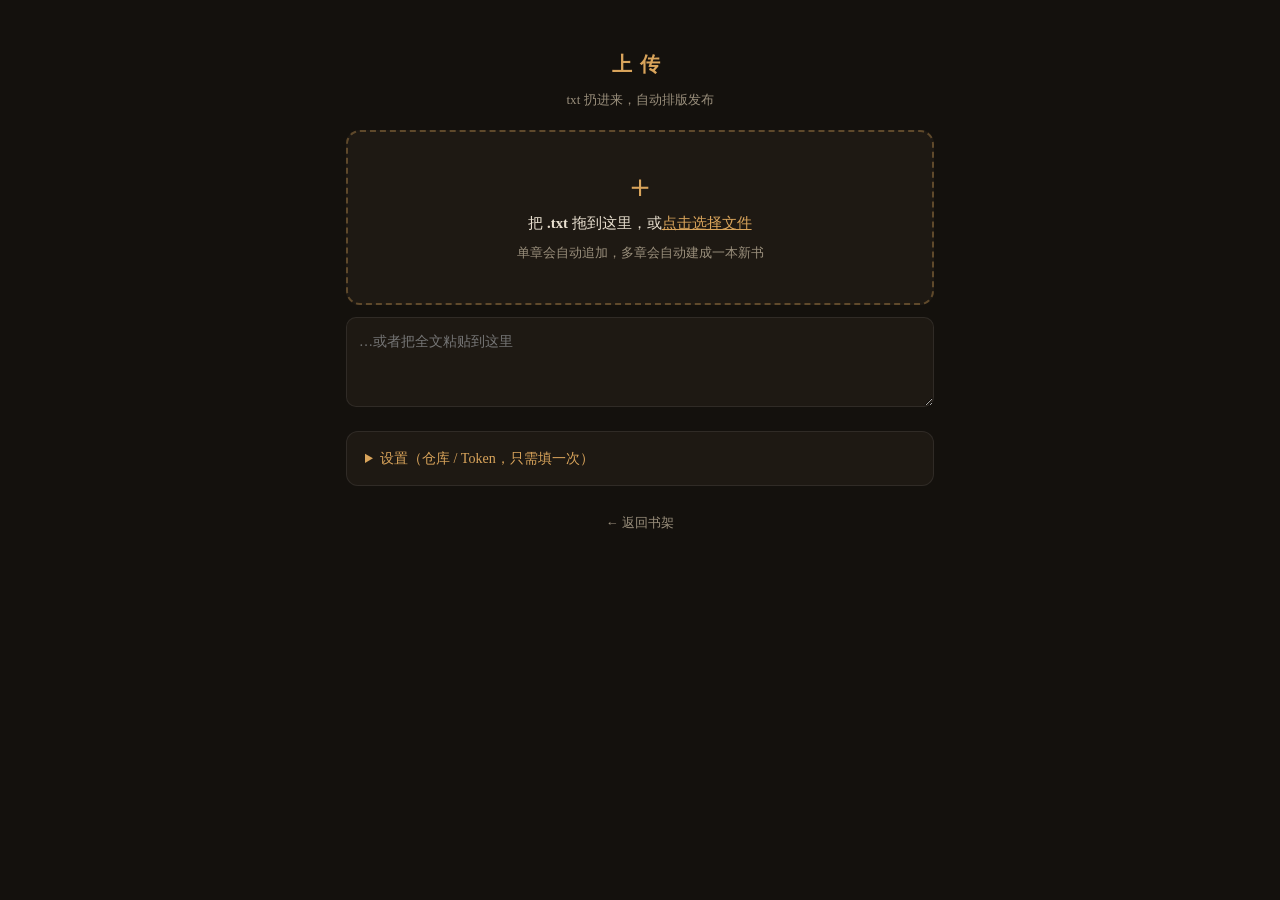
==== commit 77efcc66: "上传页极简化：单上传窗口" ====
--- a/admin.html
+++ b/admin.html
@@ -4,7 +4,7 @@
 <meta charset="UTF-8">
 <meta name="viewport" content="width=device-width, initial-scale=1.0, maximum-scale=1.0, user-scalable=no">
 <meta name="robots" content="noindex,nofollow">
-<title>管理 · 书架</title>
+<title>上传 · 书架</title>
 <style>
 :root{
   --bg:#14110d; --card:#1e1913; --line:rgba(255,255,255,.08);
@@ -13,115 +13,104 @@
 }
 *{box-sizing:border-box;margin:0;padding:0}
 body{background:var(--bg);color:var(--text);font-family:"Noto Serif SC","Songti SC",serif;line-height:1.8;min-height:100vh}
-.wrap{max-width:680px;margin:0 auto;padding:20px 16px 60px}
-header.top{text-align:center;padding:26px 0 18px;border-bottom:1px solid var(--line);margin-bottom:18px}
-header.top h1{font-size:1.3em;letter-spacing:.35em;color:var(--gold);margin-bottom:6px}
+.wrap{max-width:620px;margin:0 auto;padding:20px 16px 60px}
+header.top{text-align:center;padding:26px 0 18px}
+header.top h1{font-size:1.25em;letter-spacing:.4em;color:var(--gold);margin-bottom:6px}
 header.top p{color:var(--muted);font-size:.82em}
-.card{background:var(--card);border:1px solid var(--line);border-radius:12px;padding:18px;margin-bottom:16px}
-.card h2{font-size:1em;color:var(--gold);margin-bottom:14px;letter-spacing:.15em}
-label{display:block;margin-bottom:12px;font-size:.9em;color:var(--muted)}
+.drop{border:2px dashed var(--gold-dim);border-radius:14px;padding:38px 20px;text-align:center;cursor:pointer;transition:.2s;background:var(--card)}
+.drop:hover,.drop.over{border-color:var(--gold);background:rgba(217,164,91,.06)}
+.drop .plus{font-size:2em;color:var(--gold);line-height:1;margin-bottom:8px}
+.drop p{font-size:.92em}
+.drop .sub{color:var(--muted);font-size:.8em;margin-top:6px}
+textarea.paste{width:100%;margin-top:12px;min-height:90px;padding:10px 12px;border:1px solid var(--line);border-radius:10px;background:var(--card);color:var(--text);font-family:inherit;font-size:.88em;line-height:1.9;resize:vertical}
+.card{background:var(--card);border:1px solid var(--line);border-radius:12px;padding:18px;margin-top:14px}
+.detect{font-size:.92em;color:var(--gold);margin-bottom:14px}
+.detect small{color:var(--muted);display:block;margin-top:4px;font-size:.82em}
+label{display:block;margin-bottom:12px;font-size:.88em;color:var(--muted)}
 label input,label textarea,label select{display:block;width:100%;margin-top:6px;padding:10px 12px;border:1px solid var(--line);border-radius:8px;background:#14110d;color:var(--text);font-size:.95em;font-family:inherit}
 label textarea{line-height:1.9;resize:vertical}
-label select{appearance:auto}
 .grid2{display:grid;grid-template-columns:1fr 1fr;gap:0 12px}
-.row{display:flex;gap:10px;flex-wrap:wrap;align-items:center}
+.note{font-size:.82em;color:var(--muted);margin:-4px 0 12px}
 .btn{border:1px solid var(--gold-dim);background:transparent;color:var(--gold);border-radius:20px;padding:9px 20px;font-size:.9em;cursor:pointer;font-family:inherit}
 .btn:hover{background:rgba(217,164,91,.12)}
 .btn--primary{background:var(--gold);color:#1a140d;border-color:var(--gold);font-weight:600}
 .btn--primary:hover{background:#c8934a}
+.btn--big{width:100%;padding:13px;font-size:1em;border-radius:12px;margin-top:4px}
+.btn--sm{padding:5px 14px;font-size:.8em}
 .btn:disabled{opacity:.45;cursor:default}
-.hint{font-size:.8em;color:var(--muted);margin-top:10px;line-height:1.7}
-.hint code{color:var(--gold);font-size:.95em}
+.prog{height:4px;background:rgba(255,255,255,.06);border-radius:2px;margin-top:12px;overflow:hidden;display:none}
+.prog.show{display:block}
+.prog i{display:block;height:100%;width:0;background:var(--gold);transition:width .3s}
 .msg{font-size:.88em;margin-top:10px;min-height:1.6em;white-space:pre-wrap;word-break:break-all}
 .msg.ok{color:var(--ok)} .msg.err{color:var(--danger)} .msg.info{color:var(--muted)}
 .msg a{color:var(--gold)}
-input[type=file]{margin:4px 0 12px;font-size:.85em;color:var(--muted)}
-.prog{height:4px;background:rgba(255,255,255,.06);border-radius:2px;margin-top:12px;overflow:hidden;display:none}
-.prog.show{display:block}
-.prog i{display:block;height:100%;width:0;background:var(--gold);transition:width .3s}
-.latest-tag{font-size:.85em;color:var(--gold)}
-.preview{background:#14110d;border:1px solid var(--line);border-radius:8px;padding:12px;font-size:.85em;max-height:260px;overflow:auto;margin-top:10px;display:none}
-.preview.show{display:block}
-.preview ol{margin:6px 0 0 20px;color:var(--text)}
-.preview .warn{color:var(--danger)}
-footer{margin-top:26px;text-align:center;color:var(--muted);font-size:.78em}
-footer a{color:var(--muted)}
+details{margin-top:14px}
+details summary{cursor:pointer;color:var(--muted);font-size:.85em}
+details.settings{background:var(--card);border:1px solid var(--line);border-radius:12px;padding:14px 18px}
+details.settings summary{color:var(--gold);font-size:.88em}
+details .hint{font-size:.78em;color:var(--muted);margin-top:8px;line-height:1.7}
+footer{margin-top:26px;text-align:center;font-size:.8em}
+footer a{color:var(--muted);text-decoration:none}
+.link{color:var(--gold);text-decoration:underline}
 </style>
 </head>
 <body>
 <div class="wrap">
   <header class="top">
-    <h1>管理后台</h1>
-    <p>书架 · 发布章节 / 导入新书（本站不做索引，请勿外传此页）</p>
+    <h1>上传</h1>
+    <p>txt 扔进来，自动排版发布</p>
   </header>
 
-  <section class="card">
-    <h2>一、仓库设置（只需填一次）</h2>
-    <label>仓库 <input id="repo" value="Htotis/changtianyouhen" placeholder="用户名/仓库名"></label>
-    <label>分支 <input id="branch" value="main"></label>
-    <label>Token（密码框，只存你本机浏览器）
-      <input id="token" type="password" placeholder="粘贴 GitHub Personal Access Token" autocomplete="off">
-    </label>
-    <div class="row">
-      <button class="btn" id="saveCfg">保存设置</button>
-      <button class="btn" id="testConn">测试连接</button>
+  <div class="drop" id="drop">
+    <div class="plus">＋</div>
+    <p>把 <b>.txt</b> 拖到这里，或<span class="link">点击选择文件</span></p>
+    <p class="sub">单章会自动追加，多章会自动建成一本新书</p>
+    <input type="file" id="file" accept=".txt" hidden>
+  </div>
+  <textarea class="paste" id="paste" placeholder="…或者把全文粘贴到这里"></textarea>
+
+  <section class="card" id="panel" hidden>
+    <div class="detect" id="detectInfo"></div>
+
+    <div id="fBook" hidden>
+      <label>书名 <input id="bTitle"></label>
+      <div class="grid2">
+        <label>作者 <input id="bAuthor" placeholder="笔名"></label>
+        <label>类型 <input id="bGenre" placeholder="如：都市"></label>
+      </div>
+      <label>简介 <textarea id="bIntro" rows="2" placeholder="一句话梗概（可不填）"></textarea></label>
+      <details>
+        <summary>水印过滤（可选）</summary>
+        <label style="margin-top:8px">含这些文字的行会被删掉，每行一条
+          <textarea id="bFilter" rows="2" placeholder="如：更多书籍尽在"></textarea>
+        </label>
+        <button class="btn btn--sm" id="reAnalyze">重新分析</button>
+      </details>
     </div>
-    <p class="hint">Token 获取：GitHub → 头像 → Settings → Developer settings → Personal access tokens → <code>Fine-grained tokens</code> → Generate new token，只给<b>这一个仓库</b>的 <code>Contents</code> 读写权限（Read and write）。Token 只保存在你当前设备的浏览器 localStorage 里，本页面不会把它发给除 GitHub 之外的任何地方。</p>
-    <div class="msg" id="cfgMsg"></div>
+
+    <div id="fChapter" hidden>
+      <label>目标书 <select id="cBook"></select></label>
+      <div class="grid2">
+        <label>章节号 <input id="cN" type="number" min="1"></label>
+        <label>标题 <input id="cT"></label>
+      </div>
+      <p class="note" id="cNote"></p>
+    </div>
+
+    <button class="btn btn--primary btn--big" id="publish">发布</button>
+    <div class="prog" id="prog"><i></i></div>
+    <div class="msg" id="msg"></div>
   </section>
 
-  <section class="card">
-    <h2>二、发布单章节</h2>
-    <label>目标书
-      <select id="bookSel"></select>
-    </label>
-    <div class="row" style="margin-bottom:12px">
-      <button class="btn" id="fetchLatest">获取最新章节号</button>
-      <span class="latest-tag" id="latestInfo"></span>
+  <details class="settings" id="settingsBox">
+    <summary>设置（仓库 / Token，只需填一次）</summary>
+    <div style="margin-top:10px">
+      <label>仓库 <input id="repo" value="Htotis/changtianyouhen"></label>
+      <label>分支 <input id="branch" value="main"></label>
+      <label>Token <input id="token" type="password" placeholder="GitHub Personal Access Token" autocomplete="off"></label>
+      <p class="hint">GitHub → 头像 → Settings → Developer settings → Personal access tokens → Fine-grained tokens，只给这个仓库 Contents 读写权限。只存你本机浏览器，不会发给除 GitHub 之外的地方。</p>
     </div>
-    <label>章节号 <input id="chN" type="number" min="1" placeholder="如：31"></label>
-    <label>章节标题 <input id="chT" placeholder="如：三战·藏（可从正文首行自动识别）"></label>
-    <label>正文（粘贴，或从下面的文件选择）
-      <textarea id="chBody" rows="10" placeholder="把章节正文粘贴到这里…"></textarea>
-    </label>
-    <input type="file" id="chFile" accept=".txt">
-    <div class="row">
-      <button class="btn btn--primary" id="publish">发布章节</button>
-    </div>
-    <div class="prog" id="prog"><i></i></div>
-    <div class="msg" id="pubMsg"></div>
-  </section>
-
-  <section class="card">
-    <h2>三、导入整本新书（自动排版）</h2>
-    <label>小说 txt（粘贴全文，或从下面的文件选择）
-      <textarea id="nbBody" rows="8" placeholder="把整本小说的 txt 全文粘贴到这里…"></textarea>
-    </label>
-    <input type="file" id="nbFile" accept=".txt">
-    <label>过滤行（每行一条：正文里含有这些文字的行会被删掉，如盗版站水印、广告语）
-      <textarea id="nbFilter" rows="2" placeholder="例如：更多书籍尽在"></textarea>
-    </label>
-    <div class="row">
-      <button class="btn" id="analyzeBtn">开始分析排版</button>
-    </div>
-    <div class="preview" id="nbPreview"></div>
-    <div class="grid2" style="margin-top:12px">
-      <label>书名 <input id="nbTitle" placeholder="如：霓虹深处"></label>
-      <label>作者 <input id="nbAuthor" placeholder="笔名"></label>
-      <label>作品ID（英文/数字/短横线） <input id="nbId" placeholder="如：nihong-shenchu，留空自动生成"></label>
-      <label>封面字 <input id="nbCover" placeholder="默认与书名相同"></label>
-      <label>类型 <input id="nbGenre" placeholder="如：都市"></label>
-      <label>状态 <input id="nbStatus" value="连载中"></label>
-    </div>
-    <label>简介 <textarea id="nbIntro" rows="3" placeholder="一句话或一段梗概"></textarea></label>
-    <label>标签（空格分隔） <input id="nbTags" placeholder="如：都市 情感"></label>
-    <div class="row" style="margin-top:4px">
-      <button class="btn btn--primary" id="importBtn" disabled>确认发布整本</button>
-    </div>
-    <div class="prog" id="prog2"><i></i></div>
-    <div class="msg" id="nbMsg"></div>
-    <p class="hint">排版规则：按「第X章」自动切章；首行若为「第X章 标题」会自动提取标题并删掉该行；多余空行自动清理；每章单独存为一页，阅读器按需加载。发布后 GitHub Pages 约 1–2 分钟生效。若作品ID已存在，会覆盖为新版（请谨慎）。</p>
-  </section>
+  </details>
 
   <footer><a href="index.html">← 返回书架</a></footer>
 </div>
@@ -132,11 +121,10 @@
 "use strict";
 var $ = function(id){ return document.getElementById(id); };
 var LS_KEY = "ctyh_admin_cfg_v1";
-
-/* ---------------- 通用 ---------------- */
-function loadCfg(){
-  try { return JSON.parse(localStorage.getItem(LS_KEY) || "{}"); } catch(e){ return {}; }
-}
+var pending = null; // {mode:'book'|'chapter', chapters:[{t,p}], rawText}
+
+/* ---------------- 基础 ---------------- */
+function loadCfg(){ try { return JSON.parse(localStorage.getItem(LS_KEY) || "{}"); } catch(e){ return {}; } }
 function getCfg(){
   var c = loadCfg();
   c.repo = ($("repo").value || c.repo || "").trim();
@@ -150,43 +138,32 @@
   if(c.branch) $("branch").value = c.branch;
   if(c.token) $("token").value = c.token;
 }
-function b64encode(str){ return btoa(unescape(encodeURIComponent(str))); }
-function b64decode(b64){ return decodeURIComponent(escape(atob(String(b64).replace(/\s/g,"")))); }
-function setMsg(id, text, cls){ var el = $(id); el.className = "msg " + (cls||""); el.innerHTML = text; }
-function setProg(id, p){
-  var w = $(id); w.classList.add("show");
+function b64encode(s){ return btoa(unescape(encodeURIComponent(s))); }
+function b64decode(b){ return decodeURIComponent(escape(atob(String(b).replace(/\s/g,"")))); }
+function esc(s){ return String(s == null ? "" : s).replace(/&/g,"&amp;").replace(/</g,"&lt;"); }
+function setMsg(t, cls, html){ var el = $("msg"); el.className = "msg " + (cls||""); el[html ? "innerHTML" : "textContent"] = t; }
+function setProg(p){
+  var w = $("prog"); w.classList.add("show");
   w.firstElementChild.style.width = p + "%";
-  if(p >= 100){ setTimeout(function(){ w.classList.remove("show"); }, 900); }
-}
-function esc(s){ return String(s == null ? "" : s).replace(/&/g,"&amp;").replace(/</g,"&lt;"); }
-
-/* contents API（单文件读写） */
+  if(p >= 100) setTimeout(function(){ w.classList.remove("show"); }, 900);
+}
 function api(path, method, body){
   var c = getCfg();
-  if(!c.repo || !c.token) return Promise.reject(new Error("请先填写仓库和 Token 并保存设置。"));
+  if(!c.repo || !c.token) return Promise.reject(new Error("no-token"));
   var url = "https://api.github.com/repos/" + c.repo + "/contents/" + path;
   if((method || "GET") === "GET") url += "?ref=" + encodeURIComponent(c.branch || "main");
   return fetch(url, {
     method: method || "GET",
-    headers: {
-      "Authorization": "Bearer " + c.token,
-      "Accept": "application/vnd.github+json",
-      "Content-Type": "application/json"
-    },
+    headers: { "Authorization": "Bearer " + c.token, "Accept": "application/vnd.github+json", "Content-Type": "application/json" },
     body: body ? JSON.stringify(body) : undefined
   }).then(checkResp);
 }
-/* git data API（批量提交用） */
 function ghApi(path, method, body){
   var c = getCfg();
-  if(!c.repo || !c.token) return Promise.reject(new Error("请先填写仓库和 Token 并保存设置。"));
+  if(!c.repo || !c.token) return Promise.reject(new Error("no-token"));
   return fetch("https://api.github.com" + path, {
     method: method || "GET",
-    headers: {
-      "Authorization": "Bearer " + c.token,
-      "Accept": "application/vnd.github+json",
-      "Content-Type": "application/json"
-    },
+    headers: { "Authorization": "Bearer " + c.token, "Accept": "application/vnd.github+json", "Content-Type": "application/json" },
     body: body ? JSON.stringify(body) : undefined
   }).then(checkResp);
 }
@@ -198,156 +175,10 @@
   });
   return r.json();
 }
-function parseBookJs(text){
-  return JSON.parse(text.replace(/^window\.BOOK\s*=\s*/, "").replace(/;\s*$/, ""));
-}
-function parseBooksJs(text){
-  return JSON.parse(text.replace(/^window\.BOOKS\s*=\s*/, "").replace(/;\s*$/, ""));
-}
-function selectedBook(){
-  var sel = $("bookSel");
-  var id = sel.value;
-  var list = window.BOOKS || [];
-  for(var i = 0; i < list.length; i++){ if(list[i].id === id) return list[i]; }
-  return list[0] || { id: "changtianyouhen", dir: "data", title: "长天有痕" };
-}
-function bookDir(){ return (selectedBook().dir || "data").replace(/\/$/, ""); }
-function refreshBookSel(){
-  var list = window.BOOKS || [];
-  var sel = $("bookSel");
-  var cur = sel.value;
-  sel.innerHTML = list.map(function(b){
-    return '<option value="' + esc(b.id) + '">' + esc(b.title) + "</option>";
-  }).join("");
-  if(cur) sel.value = cur;
-}
-
-/* ---------------- 一、设置 ---------------- */
-$("saveCfg").onclick = function(){
-  var c = getCfg();
-  if(!c.repo || !c.token){ setMsg("cfgMsg", "仓库和 Token 都要填。", "err"); return; }
-  localStorage.setItem(LS_KEY, JSON.stringify(c));
-  setMsg("cfgMsg", "已保存到本机浏览器。", "ok");
-};
-$("testConn").onclick = function(){
-  var c = getCfg();
-  if(!c.repo || !c.token){ setMsg("cfgMsg", "请先填写仓库和 Token 并保存设置。", "err"); return; }
-  setMsg("cfgMsg", "正在连接…", "info");
-  fetch("https://api.github.com/repos/" + c.repo, {
-    headers: { "Authorization": "Bearer " + c.token, "Accept": "application/vnd.github+json" }
-  }).then(function(r){
-    if(r.status === 200) return r.json();
-    throw new Error("连接失败，HTTP " + r.status + "（检查仓库名和 Token 权限）");
-  }).then(function(j){
-    localStorage.setItem(LS_KEY, JSON.stringify(c));
-    setMsg("cfgMsg", "连接成功：<b>" + esc(j.full_name) + "</b>（" + (j.private ? "私有" : "公开") + "仓库，默认分支 " + esc(j.default_branch) + "）", "ok");
-  }).catch(function(e){ setMsg("cfgMsg", esc(e.message), "err"); });
-};
-
-/* ---------------- 二、单章节 ---------------- */
-function splitTitle(lines, presetTitle){
-  var title = (presetTitle || "").trim();
-  if(lines.length && /^第[一二三四五六七八九十百千零\d两]+章/.test(lines[0].trim())){
-    var parts = lines[0].trim().split(/[\s　]+/);
-    if(parts.length > 1 && !title) title = parts.slice(1).join(" ").trim();
-    lines = lines.slice(1);
-  }
-  return { title: title, lines: lines };
-}
-$("fetchLatest").onclick = function(){
-  setMsg("pubMsg", "", "");
-  $("latestInfo").textContent = "读取中…";
-  api(bookDir() + "/book.js").then(function(f){
-    var book = parseBookJs(b64decode(f.content));
-    var nums = book.chapters.map(function(c){ return c.n; });
-    var latest = nums.length ? Math.max.apply(null, nums) : 0;
-    $("latestInfo").textContent = "《" + selectedBook().title + "》共 " + nums.length + " 章，最新章节：第 " + latest + " 章";
-    $("chN").value = latest + 1;
-  }).catch(function(e){ $("latestInfo").textContent = ""; setMsg("pubMsg", esc(e.message), "err"); });
-};
-$("chFile").onchange = function(){
-  var f = this.files && this.files[0];
-  if(!f) return;
-  var rd = new FileReader();
-  rd.onload = function(){ $("chBody").value = String(rd.result || ""); setMsg("pubMsg", "已载入文件：" + esc(f.name) + "，请核对标题后发布。", "info"); };
-  rd.readAsText(f, "utf-8");
-};
-$("publish").onclick = function(){
-  var n = parseInt($("chN").value, 10);
-  var raw = ($("chBody").value || "").replace(/\r\n?/g, "\n");
-  if(!(n > 0)){ setMsg("pubMsg", "请填写章节号。", "err"); return; }
-  var lines = raw.split("\n");
-  var sp = splitTitle(lines, $("chT").value);
-  if(!sp.title){ setMsg("pubMsg", "请填写章节标题（或让正文首行带「第X章 标题」自动识别）。", "err"); return; }
-  var paras = sp.lines.map(function(s){ return s.trim(); }).filter(function(s){ return s.length > 0; });
-  if(!paras.length){ setMsg("pubMsg", "正文是空的。", "err"); return; }
-
-  var bk = selectedBook(), dir = bookDir();
-  var btn = $("publish");
-  btn.disabled = true;
-  setProg("prog", 8);
-  setMsg("pubMsg", "正在读取《" + esc(bk.title) + "》目录…", "info");
-
-  var pad = String(n).padStart(3, "0");
-  var chPath = dir + "/ch/" + pad + ".js";
-  var cfg = getCfg();
-
-  api(dir + "/book.js").then(function(bookFile){
-    var book = parseBookJs(b64decode(bookFile.content));
-    var exists = book.chapters.some(function(c){ return c.n === n; });
-    if(exists && !window.confirm("第 " + n + " 章已存在，确定要覆盖吗？")){
-      throw { cancelled: true };
-    }
-    setProg("prog", 25);
-    setMsg("pubMsg", "正在写入第 " + n + " 章正文…", "info");
-    var text = paras.join("\n");
-    var charCount = text.replace(/\s/g, "").length;
-    var chContent = "window.CHAPTER=" + JSON.stringify({ n: n, t: sp.title, p: paras }) + ";";
-
-    var putChapter = function(sha){
-      var body = { message: (exists ? "更新" : "新增") + "《" + bk.title + "》第" + n + "章 " + sp.title, content: b64encode(chContent), branch: cfg.branch };
-      if(sha) body.sha = sha;
-      return api(chPath, "PUT", body);
-    };
-
-    var p = exists
-      ? api(chPath).then(function(f){ return putChapter(f.sha); }, function(){ return putChapter(null); })
-      : putChapter(null);
-
-    return p.then(function(){
-      setProg("prog", 55);
-      setMsg("pubMsg", "正在更新目录…", "info");
-      book.chapters = book.chapters.filter(function(c){ return c.n !== n; });
-      book.chapters.push({ n: n, t: sp.title, c: charCount, w: Math.round(charCount / 100) / 10 });
-      book.chapters.sort(function(a,b){ return a.n - b.n; });
-      book.totalChars = book.chapters.reduce(function(s,c){ return s + c.c; }, 0);
-      book.totalWords = Math.round(book.totalChars / 100) / 10;
-      book.latest = Math.max.apply(null, book.chapters.map(function(c){ return c.n; }));
-      var newText = "window.BOOK=\n" + JSON.stringify(book, null, 2) + ";\n";
-      return api(dir + "/book.js", "PUT", {
-        message: "更新《" + bk.title + "》目录：第" + n + "章 " + sp.title,
-        content: b64encode(newText),
-        branch: cfg.branch,
-        sha: bookFile.sha
-      });
-    }).then(function(){
-      setProg("prog", 100);
-      var siteBase = location.href.replace(/admin\.html.*$/, "");
-      setMsg("pubMsg",
-        "发布成功！《" + esc(bk.title) + "》第 " + n + " 章《" + esc(sp.title) + "》已写入仓库。\n" +
-        "GitHub Pages 约 1–2 分钟后生效：<a href=\"" + siteBase + "read.html?b=" + encodeURIComponent(bk.id) + "&c=" + n + "\" target=\"_blank\">打开第 " + n + " 章看看 →</a>",
-        "ok");
-    });
-  }).catch(function(e){
-    if(e && e.cancelled){ setMsg("pubMsg", "已取消。", "info"); }
-    else setMsg("pubMsg", "失败：" + esc(e && e.message ? e.message : e), "err");
-    setProg("prog", 100);
-  }).then(function(){ btn.disabled = false; });
-};
-
-/* ---------------- 三、整本导入 ---------------- */
-var pendingImport = null;
-
+function parseBookJs(t){ return JSON.parse(t.replace(/^window\.BOOK\s*=\s*/, "").replace(/;\s*$/, "")); }
+function parseBooksJs(t){ return JSON.parse(t.replace(/^window\.BOOKS\s*=\s*/, "").replace(/;\s*$/, "")); }
+
+/* ---------------- 自动排版 ---------------- */
 function analyzeNovel(raw, filters){
   var text = String(raw || "").replace(/^﻿/, "").replace(/\r\n?/g, "\n");
   var fl = (filters || []).map(function(s){ return s.trim(); }).filter(Boolean);
@@ -361,11 +192,8 @@
   }
   var headRe = /^第[一二三四五六七八九十百千零\d两]+章/;
   var heads = [];
-  lines.forEach(function(s, i){
-    if(s.length <= 42 && headRe.test(s)) heads.push(i);
-  });
-  if(!heads.length) return { error: "未识别到章节标记。请确认正文里有形如「第一章 标题」的章节行。" };
-
+  lines.forEach(function(s, i){ if(s.length <= 42 && headRe.test(s)) heads.push(i); });
+  if(!heads.length) return { error: "没识别到章节标记，正文里要有「第一章 标题」这样的章节行。" };
   var pre = lines.slice(0, heads[0]).filter(Boolean);
   var guessTitle = "", guessAuthor = "";
   pre.forEach(function(s){
@@ -377,79 +205,151 @@
     if(/^作者[：:]/.test(s)) continue;
     if(s.length >= 2 && s.length <= 20){ guessTitle = s; break; }
   }
-
   var chapters = [];
   heads.forEach(function(h, k){
     var end = (k + 1 < heads.length) ? heads[k + 1] : lines.length;
     var hm = /^第[一二三四五六七八九十百千零\d两]+章(.*)$/.exec(lines[h]);
     var title = hm ? hm[1].replace(/^[\s　:：·・\-—]+/, "").trim() : "";
     if(!title) title = "第" + (k + 1) + "章";
-    var paras = lines.slice(h + 1, end).filter(Boolean);
-    chapters.push({ t: title, p: paras });
+    chapters.push({ t: title, p: lines.slice(h + 1, end).filter(Boolean) });
   });
   return { chapters: chapters, guessTitle: guessTitle, guessAuthor: guessAuthor };
 }
-
-$("nbFile").onchange = function(){
+function totalChars(chs){
+  return chs.reduce(function(s, ch){ return s + ch.p.join("\n").replace(/\s/g, "").length; }, 0);
+}
+
+/* ---------------- 输入 ---------------- */
+var drop = $("drop"), fileInput = $("file"), paste = $("paste");
+drop.addEventListener("click", function(){ fileInput.click(); });
+["dragover","dragenter"].forEach(function(ev){
+  drop.addEventListener(ev, function(e){ e.preventDefault(); drop.classList.add("over"); });
+});
+["dragleave","drop"].forEach(function(ev){
+  drop.addEventListener(ev, function(e){ e.preventDefault(); drop.classList.remove("over"); });
+});
+drop.addEventListener("drop", function(e){
+  var f = e.dataTransfer.files && e.dataTransfer.files[0];
+  if(f) readFile(f);
+});
+fileInput.addEventListener("change", function(){
   var f = this.files && this.files[0];
-  if(!f) return;
+  if(f) readFile(f);
+  this.value = "";
+});
+function readFile(f){
   var rd = new FileReader();
-  rd.onload = function(){
-    $("nbBody").value = String(rd.result || "");
-    setMsg("nbMsg", "已载入文件：" + esc(f.name) + "（" + Math.round(f.size / 1024) + " KB），点「开始分析排版」。", "info");
-  };
+  rd.onload = function(){ handleText(String(rd.result || ""), []); };
   rd.readAsText(f, "utf-8");
-};
-
-$("analyzeBtn").onclick = function(){
-  setMsg("nbMsg", "", "");
-  pendingImport = null;
-  $("importBtn").disabled = true;
-  var pv = $("nbPreview");
-  pv.classList.remove("show");
-  var res = analyzeNovel($("nbBody").value, $("nbFilter").value.split("\n"));
-  if(res.error){ setMsg("nbMsg", res.error, "err"); return; }
-  if(res.guessTitle && !$("nbTitle").value.trim()) $("nbTitle").value = res.guessTitle;
-  if(res.guessAuthor && !$("nbAuthor").value.trim()) $("nbAuthor").value = res.guessAuthor;
-  pendingImport = res;
-  var totalChars = res.chapters.reduce(function(s, ch){
-    return s + ch.p.join("\n").replace(/\s/g, "").length;
-  }, 0);
-  var empty = res.chapters.filter(function(ch){ return !ch.p.length; }).length;
-  var list = res.chapters.slice(0, 12).map(function(ch, i){
-    return "<li>第 " + (i + 1) + " 章　" + esc(ch.t) + "（" + ch.p.length + " 段）</li>";
+}
+var pasteTimer = null;
+paste.addEventListener("input", function(){
+  clearTimeout(pasteTimer);
+  pasteTimer = setTimeout(function(){
+    if(paste.value.trim()) handleText(paste.value, []);
+  }, 800);
+});
+$("reAnalyze").addEventListener("click", function(){
+  if(pending) handleText(pending.rawText, $("bFilter").value.split("\n"));
+});
+
+function handleText(raw, filters){
+  setMsg("", "");
+  var res = analyzeNovel(raw, filters);
+  if(res.error){ $("panel").hidden = true; pending = null; setMsg(res.error, "err"); return; }
+  pending = { chapters: res.chapters, rawText: raw, filters: filters };
+  var n = res.chapters.length;
+  var words = Math.round(totalChars(res.chapters) / 100) / 10;
+  $("panel").hidden = false;
+
+  if(n >= 2){
+    /* ---- 整本新书 ---- */
+    pending.mode = "book";
+    $("fBook").hidden = false;
+    $("fChapter").hidden = true;
+    if(!$("bTitle").value.trim() && res.guessTitle) $("bTitle").value = res.guessTitle;
+    if(!$("bAuthor").value.trim() && res.guessAuthor) $("bAuthor").value = res.guessAuthor;
+    var preview = res.chapters.slice(0, 5).map(function(c, i){ return "第" + (i+1) + "章 " + c.t; }).join("、");
+    $("detectInfo").innerHTML = "识别为 <b>整本新书</b>：共 " + n + " 章，约 " + words + " 万字" +
+      "<small>" + esc(preview) + (n > 5 ? " …" : "") + "</small>";
+    $("publish").textContent = "发布整本新书";
+  } else {
+    /* ---- 单章节 ---- */
+    pending.mode = "chapter";
+    $("fBook").hidden = true;
+    $("fChapter").hidden = false;
+    $("cT").value = res.chapters[0].t;
+    $("detectInfo").innerHTML = "识别为 <b>单章节</b>：《" + esc(res.chapters[0].t) + "》，约 " +
+      (Math.round(res.chapters[0].p.join("\n").replace(/\s/g,"").length / 100) / 10) + " 万字" +
+      "<small>将追加到下面选中的书</small>";
+    $("publish").textContent = "发布章节";
+    refreshLatest();
+  }
+  setMsg("核对上方信息，无误后点发布。", "info");
+  $("panel").scrollIntoView({ behavior: "smooth", block: "nearest" });
+}
+
+/* ---------------- 单章：目标书与最新章节号（公开数据，无需 Token） ---------------- */
+function refreshBookSel(){
+  var list = window.BOOKS || [];
+  var sel = $("cBook"), cur = sel.value;
+  sel.innerHTML = list.map(function(b){
+    return '<option value="' + esc(b.id) + '">' + esc(b.title) + "</option>";
   }).join("");
-  pv.innerHTML =
-    "识别到 <b>" + res.chapters.length + "</b> 章，约 <b>" + (Math.round(totalChars / 100) / 10) + "</b> 万字" +
-    (empty ? '　<span class="warn">其中 ' + empty + " 章正文为空，请检查！</span>" : "") +
-    "<ol>" + list + "</ol>" +
-    (res.chapters.length > 12 ? "<div>…等共 " + res.chapters.length + " 章</div>" : "") +
-    "<div style='margin-top:6px'>核对无误后填写下方书籍信息，点「确认发布整本」。</div>";
-  pv.classList.add("show");
-  $("importBtn").disabled = false;
-  setMsg("nbMsg", "分析完成，请核对章节数与标题，填写书籍信息后发布。", "ok");
-};
-
-/* Git Data API 批量提交：一次 commit 写完所有文件 */
-function bulkPublish(files, message){
+  if(cur) sel.value = cur;
+}
+function selectedBook(){
+  var list = window.BOOKS || [], id = $("cBook").value;
+  for(var i = 0; i < list.length; i++) if(list[i].id === id) return list[i];
+  return list[0];
+}
+function refreshLatest(){
+  var bk = selectedBook();
+  if(!bk) return;
+  var dir = (bk.dir || "data").replace(/\/$/, "");
+  $("cNote").textContent = "正在读取《" + bk.title + "》…";
+  fetch(dir + "/book.js").then(function(r){
+    if(!r.ok) throw new Error("http " + r.status);
+    return r.text();
+  }).then(function(t){
+    var book = parseBookJs(t);
+    var nums = book.chapters.map(function(c){ return c.n; });
+    var latest = nums.length ? Math.max.apply(null, nums) : 0;
+    $("cN").value = latest + 1;
+    $("cNote").textContent = "《" + bk.title + "》共 " + nums.length + " 章，将发布为第 " + (latest + 1) + " 章";
+    pending.latestNums = nums;
+  }).catch(function(){
+    $("cNote").textContent = "《" + bk.title + "》目录读取失败，请手动填写章节号";
+  });
+}
+$("cBook").addEventListener("change", refreshLatest);
+
+/* ---------------- 发布 ---------------- */
+function needToken(){
   var c = getCfg();
-  var branch = c.branch || "main";
-  var repo = c.repo;
-  setProg("prog2", 5);
+  if(!c.token){
+    $("settingsBox").open = true;
+    setMsg("请先在下方「设置」里填写 Token（只需一次，之后自动记住）。", "err");
+    $("token").focus();
+    return null;
+  }
+  localStorage.setItem(LS_KEY, JSON.stringify(c));
+  return c;
+}
+
+function bulkPublish(files, message, progBase){
+  var c = getCfg(), branch = c.branch || "main", repo = c.repo;
   return ghApi("/repos/" + repo + "/git/ref/heads/" + branch).then(function(ref){
     var baseCommit = ref.object.sha;
     return ghApi("/repos/" + repo + "/git/commits/" + baseCommit).then(function(cm){
-      var baseTree = cm.tree.sha;
-      var blobs = [];
+      var baseTree = cm.tree.sha, blobs = [];
       function batch(i){
-        var slice = files.slice(i, i + 8);
-        return Promise.all(slice.map(function(f){
-          return ghApi("/repos/" + repo + "/git/blobs", "POST", {
-            content: b64encode(f.content), encoding: "base64"
-          }).then(function(b){ return { path: f.path, sha: b.sha }; });
+        return Promise.all(files.slice(i, i + 8).map(function(f){
+          return ghApi("/repos/" + repo + "/git/blobs", "POST", { content: b64encode(f.content), encoding: "base64" })
+            .then(function(b){ return { path: f.path, sha: b.sha }; });
         })).then(function(res){
           blobs = blobs.concat(res);
-          setProg("prog2", 8 + Math.round(72 * Math.min(1, (i + 8) / files.length)));
+          setProg(progBase + Math.round(70 * Math.min(1, (i + 8) / files.length)));
           if(i + 8 < files.length) return batch(i + 8);
         });
       }
@@ -459,107 +359,135 @@
           tree: blobs.map(function(b){ return { path: b.path, mode: "100644", type: "blob", sha: b.sha }; })
         });
       }).then(function(tree){
-        setProg("prog2", 88);
-        return ghApi("/repos/" + repo + "/git/commits", "POST", {
-          message: message, tree: tree.sha, parents: [baseCommit]
-        });
+        return ghApi("/repos/" + repo + "/git/commits", "POST", { message: message, tree: tree.sha, parents: [baseCommit] });
       }).then(function(commit){
-        setProg("prog2", 95);
         return ghApi("/repos/" + repo + "/git/ref/heads/" + branch, "PATCH", { sha: commit.sha });
       });
     });
   });
 }
 
-$("importBtn").onclick = function(){
-  if(!pendingImport){ setMsg("nbMsg", "请先点「开始分析排版」。", "err"); return; }
-  var title = $("nbTitle").value.trim();
-  if(!title){ setMsg("nbMsg", "请填写书名。", "err"); return; }
-  var slug = $("nbId").value.trim() || ("novel-" + Date.now().toString(36));
-  if(!/^[a-z0-9][a-z0-9-]*$/.test(slug)){
-    setMsg("nbMsg", "作品ID只能用小写英文、数字、短横线，如 nihong-shenchu。", "err");
-    return;
-  }
-  var author = $("nbAuthor").value.trim() || "待填";
-  var dir = "data/books/" + slug;
-  var btn = $("importBtn");
+$("publish").addEventListener("click", function(){
+  if(!pending) return;
+  var cfg = needToken();
+  if(!cfg) return;
+  var btn = $("publish");
   btn.disabled = true;
-  setProg("prog2", 3);
-  setMsg("nbMsg", "正在准备 " + pendingImport.chapters.length + " 个文件…", "info");
-
-  var chapters = pendingImport.chapters;
-  var bookChapters = chapters.map(function(ch, i){
-    var n = i + 1;
-    var c = ch.p.join("\n").replace(/\s/g, "").length;
-    return { n: n, t: ch.t, c: c, w: Math.round(c / 100) / 10 };
-  });
-  var totalChars = bookChapters.reduce(function(s, c){ return s + c.c; }, 0);
-  var totalWords = Math.round(totalChars / 100) / 10;
-
-  var bookObj = {
-    title: title,
-    author: author,
-    genre: $("nbGenre").value.trim() || "未分类",
-    status: $("nbStatus").value.trim() || "连载中",
-    coverText: $("nbCover").value.trim() || title,
-    intro: $("nbIntro").value.trim(),
-    tags: $("nbTags").value.trim().split(/\s+/).filter(Boolean),
-    chapters: bookChapters,
-    totalChars: totalChars,
-    totalWords: totalWords,
-    latest: chapters.length
+  setProg(5);
+  (pending.mode === "book" ? publishBook(cfg) : publishChapter(cfg))
+    .catch(function(e){
+      setMsg("失败：" + (e && e.message === "no-token" ? "请先填写 Token。" : esc(e && e.message ? e.message : e)), "err");
+      setProg(100);
+    })
+    .then(function(){ btn.disabled = false; });
+});
+
+function publishBook(cfg){
+  var title = $("bTitle").value.trim();
+  if(!title){ setMsg("请填写书名。", "err"); return Promise.resolve(); }
+  var baseSlug = "novel-" + Date.now().toString(36);
+  setMsg("正在准备 " + pending.chapters.length + " 个文件…", "info");
+  return api("data/books.js").then(function(f){
+    var books = parseBooksJs(b64decode(f.content));
+    var ids = {};
+    books.forEach(function(b){ ids[b.id] = true; });
+    var slug = baseSlug, k = 2;
+    while(ids[slug]){ slug = baseSlug + "-" + (k++); }
+
+    var dir = "data/books/" + slug;
+    var chs = pending.chapters;
+    var bookChapters = chs.map(function(ch, i){
+      var c = ch.p.join("\n").replace(/\s/g, "").length;
+      return { n: i + 1, t: ch.t, c: c, w: Math.round(c / 100) / 10 };
+    });
+    var tc = bookChapters.reduce(function(s, c){ return s + c.c; }, 0);
+    var tw = Math.round(tc / 100) / 10;
+    var bookObj = {
+      title: title,
+      author: $("bAuthor").value.trim() || "待填",
+      genre: $("bGenre").value.trim() || "未分类",
+      status: "连载中",
+      coverText: title,
+      intro: $("bIntro").value.trim(),
+      tags: [],
+      chapters: bookChapters,
+      totalChars: tc, totalWords: tw, latest: chs.length
+    };
+    var files = [{ path: dir + "/book.js", content: "window.BOOK=\n" + JSON.stringify(bookObj, null, 2) + ";\n" }];
+    chs.forEach(function(ch, i){
+      var pad = String(i + 1).padStart(3, "0");
+      files.push({ path: dir + "/ch/" + pad + ".js",
+        content: "window.CHAPTER=" + JSON.stringify({ n: i + 1, t: ch.t, p: ch.p }) + ";" });
+    });
+    books.push({ id: slug, dir: dir, title: title, author: bookObj.author,
+      genre: bookObj.genre, status: bookObj.status, coverText: title,
+      intro: bookObj.intro, tags: [], chapters: chs.length, totalWords: tw, latest: chs.length });
+    files.push({ path: "data/books.js", content: "window.BOOKS=\n" + JSON.stringify(books, null, 2) + ";\n" });
+    setMsg("正在上传 " + files.length + " 个文件…", "info");
+    return bulkPublish(files, "导入新书《" + title + "》（" + chs.length + "章）", 8).then(function(){
+      setProg(100);
+      var base = location.href.replace(/admin\.html.*$/, "");
+      setMsg("发布成功！《" + title + "》共 " + chs.length + " 章，约 1–2 分钟后生效：" +
+        '<a href="' + base + "book.html?id=" + encodeURIComponent(slug) + '" target="_blank">打开看看 →</a>', "ok", true);
+      pending = null;
+    });
+  });
+}
+
+function publishChapter(cfg){
+  var bk = selectedBook();
+  var dir = (bk.dir || "data").replace(/\/$/, "");
+  var n = parseInt($("cN").value, 10);
+  var t = $("cT").value.trim();
+  if(!(n > 0)){ setMsg("请填写章节号。", "err"); return Promise.resolve(); }
+  if(!t){ setMsg("请填写章节标题。", "err"); return Promise.resolve(); }
+  var ch = pending.chapters[0];
+  var paras = ch.p;
+  if(!paras.length){ setMsg("正文是空的。", "err"); return Promise.resolve(); }
+  var pad = String(n).padStart(3, "0");
+  var chPath = dir + "/ch/" + pad + ".js";
+  var exists = pending.latestNums && pending.latestNums.indexOf(n) >= 0;
+
+  setMsg((exists ? "第 " + n + " 章已存在，将直接覆盖。" : "正在写入第 " + n + " 章…"), "info");
+  setProg(20);
+  var text = paras.join("\n");
+  var cc = text.replace(/\s/g, "").length;
+  var chContent = "window.CHAPTER=" + JSON.stringify({ n: n, t: t, p: paras }) + ";";
+
+  var putCh = function(sha){
+    var body = { message: (exists ? "更新" : "新增") + "《" + bk.title + "》第" + n + "章 " + t,
+      content: b64encode(chContent), branch: cfg.branch };
+    if(sha) body.sha = sha;
+    return api(chPath, "PUT", body);
   };
-
-  var files = [{ path: dir + "/book.js", content: "window.BOOK=\n" + JSON.stringify(bookObj, null, 2) + ";\n" }];
-  chapters.forEach(function(ch, i){
-    var n = i + 1;
-    var pad = String(n).padStart(3, "0");
-    files.push({
-      path: dir + "/ch/" + pad + ".js",
-      content: "window.CHAPTER=" + JSON.stringify({ n: n, t: ch.t, p: ch.p }) + ";"
-    });
-  });
-
-  api("data/books.js").then(function(f){
-    var books = parseBooksJs(b64decode(f.content));
-    var exists = books.some(function(b){ return b.id === slug; });
-    if(exists && !window.confirm("作品ID「" + slug + "」已存在，确定要用新版覆盖整本书吗？")){
-      throw { cancelled: true };
-    }
-    books = books.filter(function(b){ return b.id !== slug; });
-    books.push({
-      id: slug, dir: dir, title: title, author: author,
-      genre: bookObj.genre, status: bookObj.status, coverText: bookObj.coverText,
-      intro: bookObj.intro, tags: bookObj.tags,
-      chapters: chapters.length, totalWords: totalWords, latest: chapters.length
-    });
-    files.push({ path: "data/books.js", content: "window.BOOKS=\n" + JSON.stringify(books, null, 2) + ";\n" });
-    setMsg("nbMsg", "正在上传 " + files.length + " 个文件（一次提交）…", "info");
-    return bulkPublish(files, "导入新书《" + title + "》（" + chapters.length + "章）");
+  var p = exists
+    ? api(chPath).then(function(f){ return putCh(f.sha); }, function(){ return putCh(null); })
+    : putCh(null);
+
+  return p.then(function(){
+    setProg(55);
+    return api(dir + "/book.js");
+  }).then(function(bookFile){
+    var book = parseBookJs(b64decode(bookFile.content));
+    book.chapters = book.chapters.filter(function(c){ return c.n !== n; });
+    book.chapters.push({ n: n, t: t, c: cc, w: Math.round(cc / 100) / 10 });
+    book.chapters.sort(function(a, b){ return a.n - b.n; });
+    book.totalChars = book.chapters.reduce(function(s, c){ return s + c.c; }, 0);
+    book.totalWords = Math.round(book.totalChars / 100) / 10;
+    book.latest = Math.max.apply(null, book.chapters.map(function(c){ return c.n; }));
+    return api(dir + "/book.js", "PUT", {
+      message: "更新《" + bk.title + "》目录：第" + n + "章 " + t,
+      content: b64encode("window.BOOK=\n" + JSON.stringify(book, null, 2) + ";\n"),
+      branch: cfg.branch, sha: bookFile.sha
+    });
   }).then(function(){
-    setProg("prog2", 100);
-    try {
-      var books = parseBooksJs("window.BOOKS=" + JSON.stringify((window.BOOKS || []).filter(function(b){ return b.id !== slug; }).concat([{
-        id: slug, dir: dir, title: title, author: author,
-        genre: bookObj.genre, status: bookObj.status, coverText: bookObj.coverText,
-        intro: bookObj.intro, tags: bookObj.tags,
-        chapters: chapters.length, totalWords: totalWords, latest: chapters.length
-      }])) + ";");
-      window.BOOKS = books;
-    } catch(e){}
-    refreshBookSel();
-    var siteBase = location.href.replace(/admin\.html.*$/, "");
-    setMsg("nbMsg",
-      "发布成功！《" + esc(title) + "》共 " + chapters.length + " 章已写入仓库。\n" +
-      "GitHub Pages 约 1–2 分钟后生效：<a href=\"" + siteBase + "book.html?id=" + encodeURIComponent(slug) + "\" target=\"_blank\">打开书页看看 →</a>",
-      "ok");
-    pendingImport = null;
-  }).catch(function(e){
-    if(e && e.cancelled){ setMsg("nbMsg", "已取消。", "info"); }
-    else setMsg("nbMsg", "失败：" + esc(e && e.message ? e.message : e), "err");
-    setProg("prog2", 100);
-  }).then(function(){ btn.disabled = false; });
-};
+    setProg(100);
+    var base = location.href.replace(/admin\.html.*$/, "");
+    setMsg("发布成功！《" + bk.title + "》第 " + n + " 章，约 1–2 分钟后生效：" +
+      '<a href="' + base + "read.html?b=" + encodeURIComponent(bk.id) + "&c=" + n + '" target="_blank">打开看看 →</a>', "ok", true);
+    pending = null;
+  });
+}
 
 fillCfg();
 refreshBookSel();
